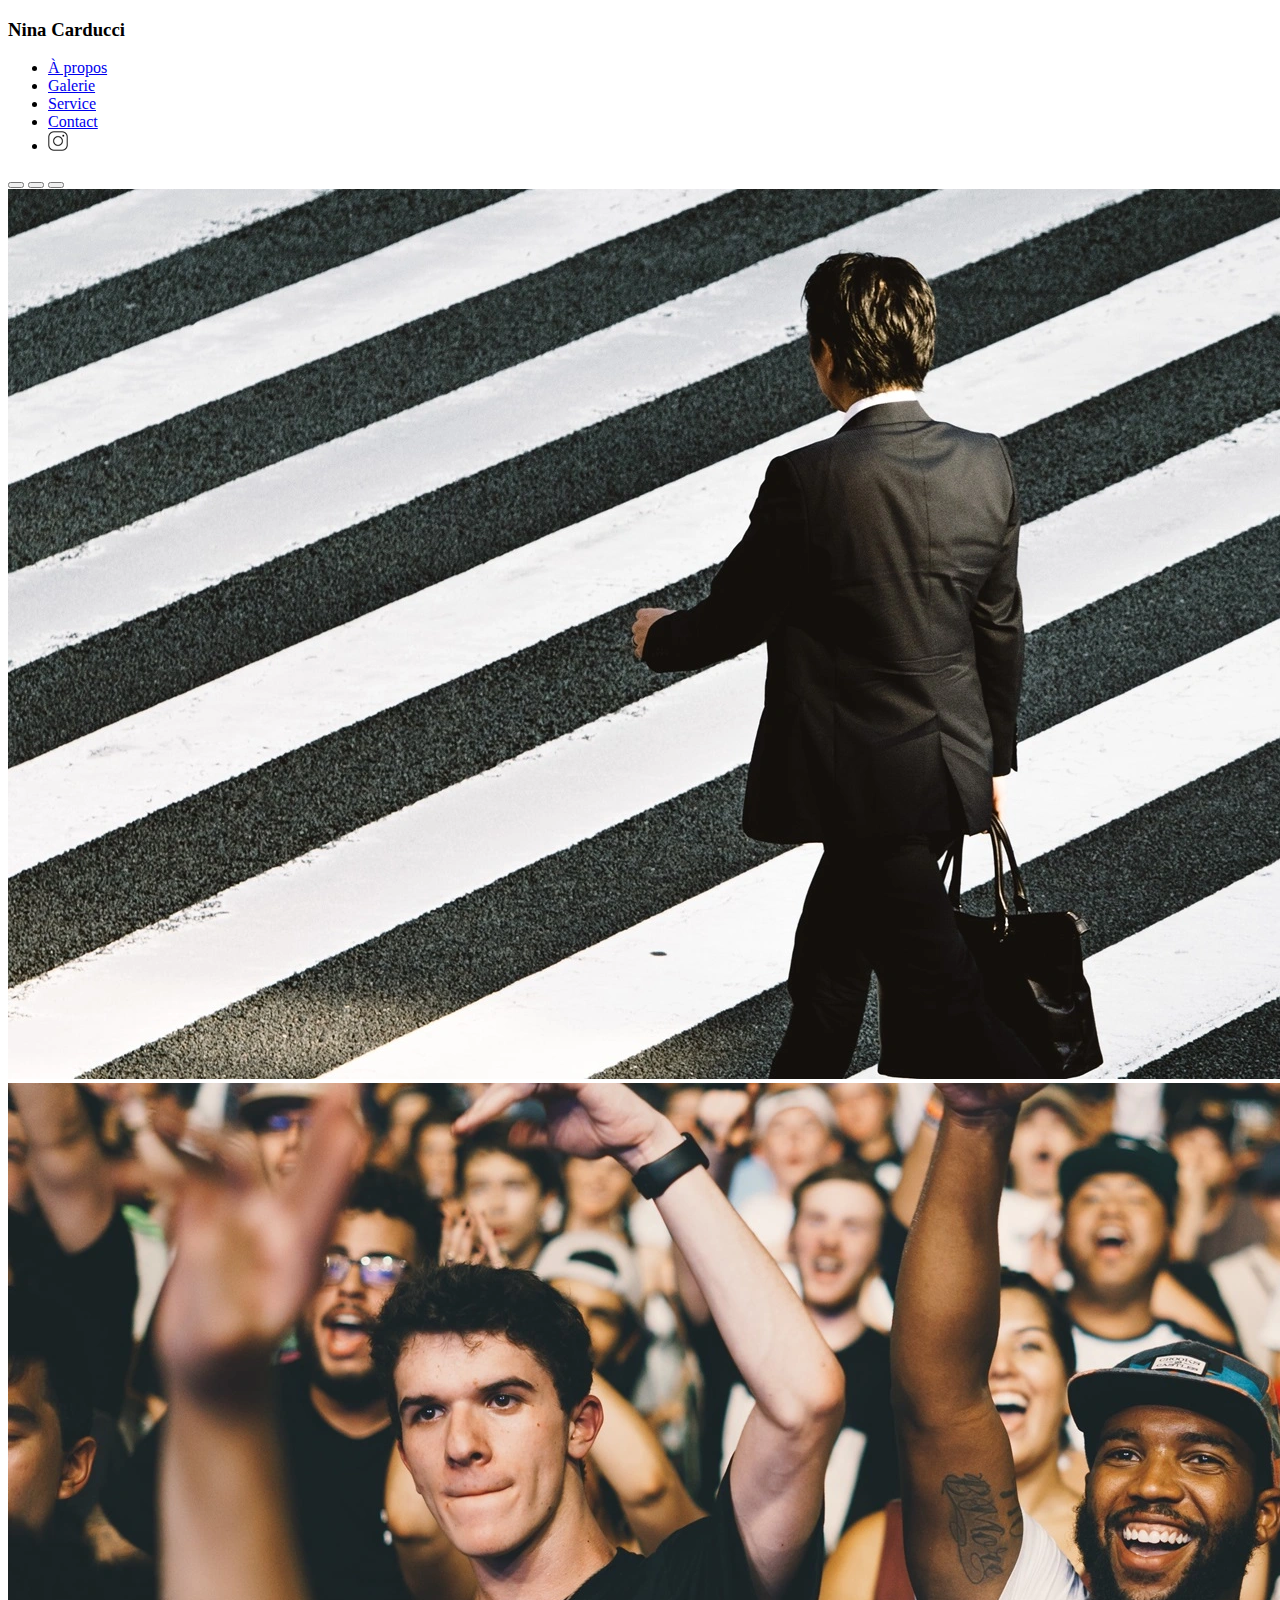
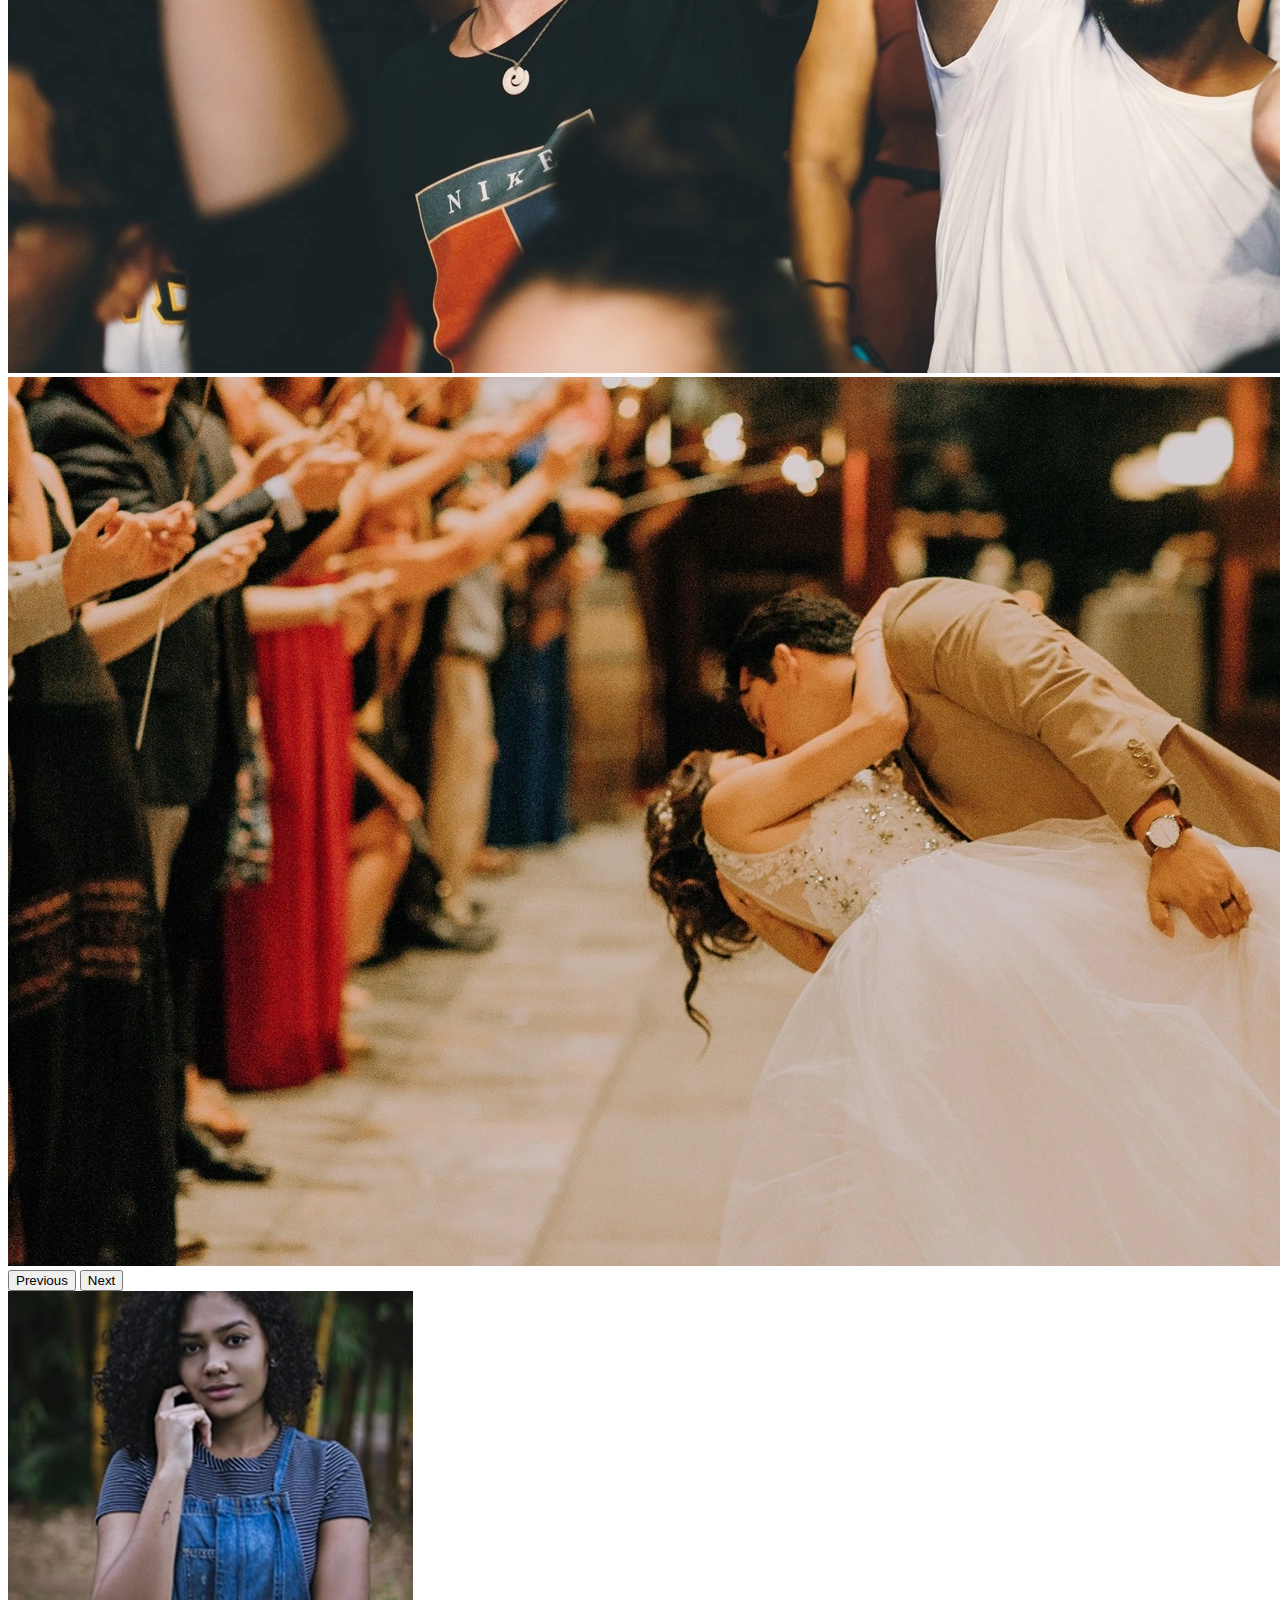
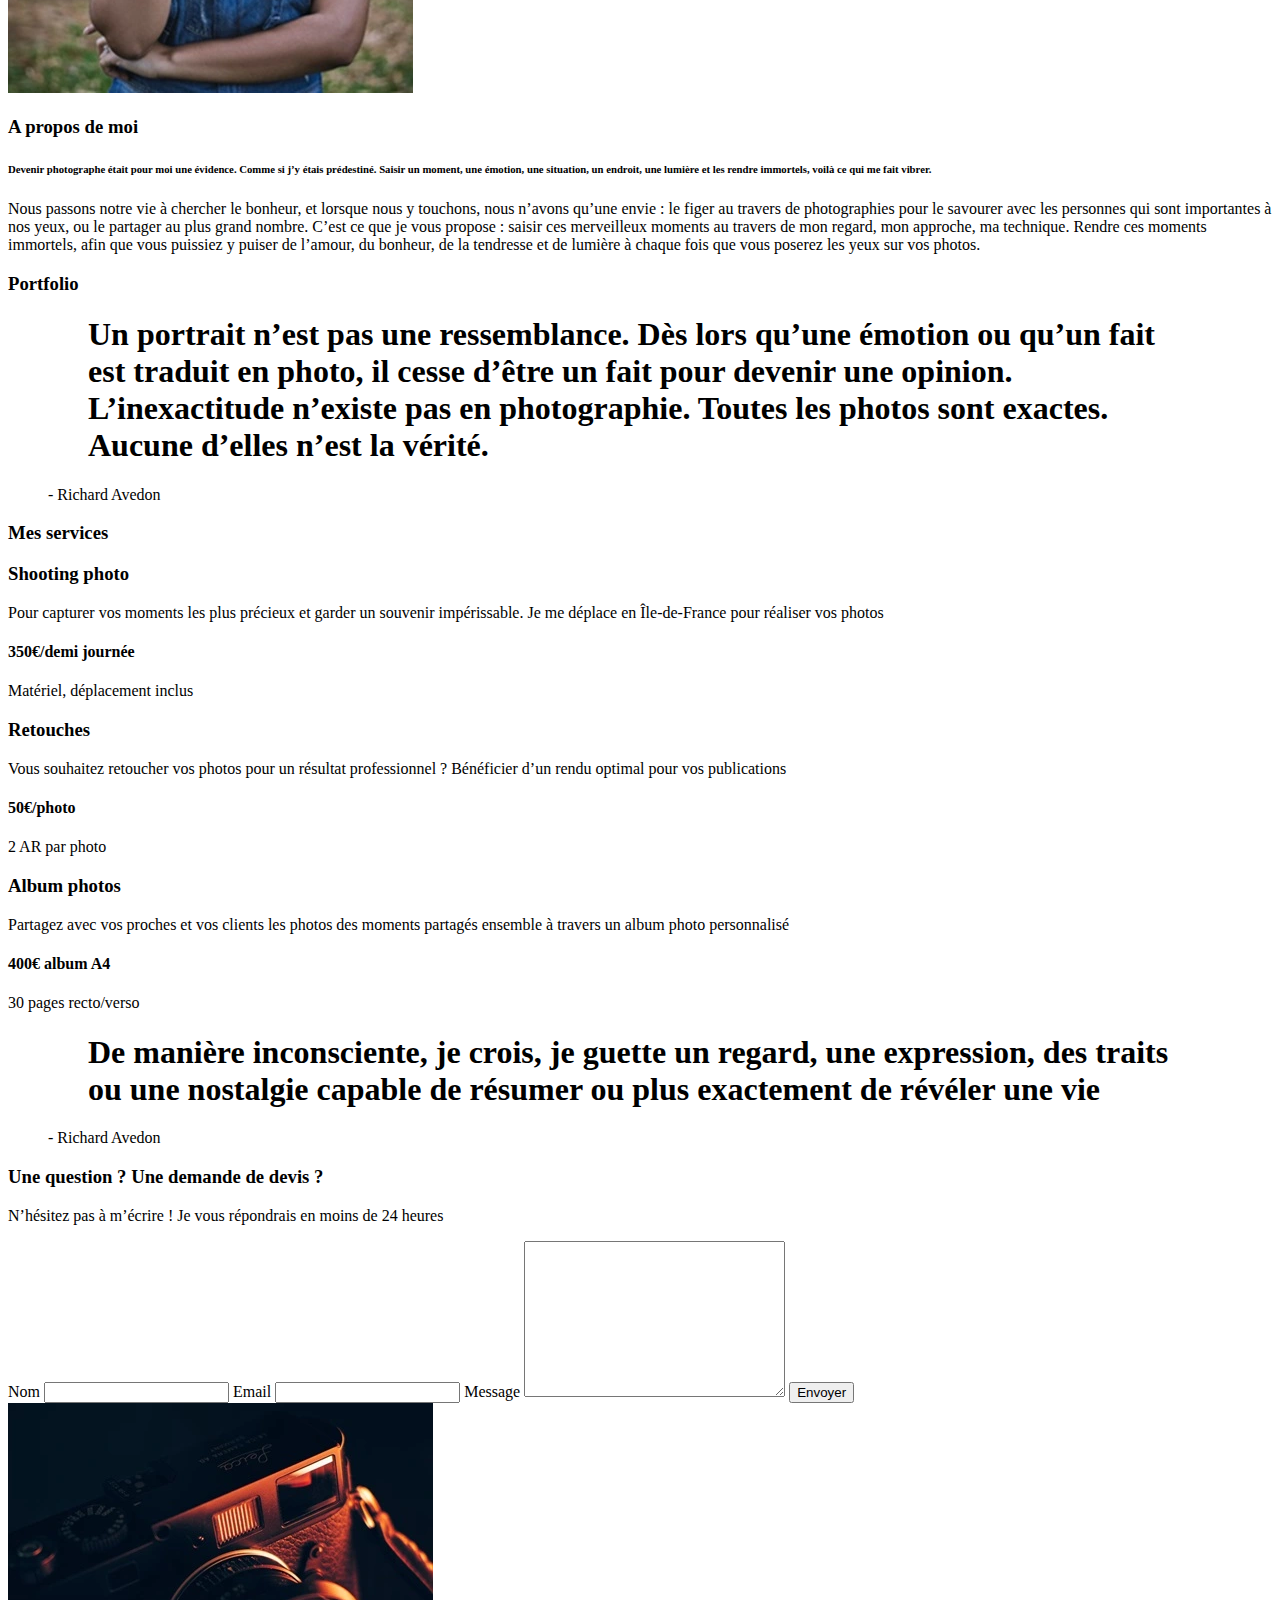
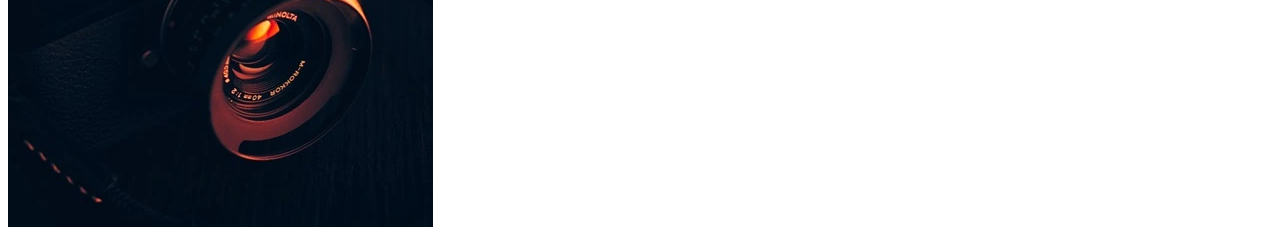
==== index.html @ 1a7e504f "Utilisation de "defer" pour différer le chargement des fichiers js + Utilisation de "preload" pour d" ====
<!DOCTYPE html>
<html>
<head>
	<meta name="viewport" content="width=device-width, initial-scale=1.0">
	<link link rel="preload" as="style" onload="this.onload=null;this.rel='stylesheet'" href="./assets/bootstrap/bootstrap.css">
	<link link rel="preload" as="style" onload="this.onload=null;this.rel='stylesheet'" href="./assets/style.css">
	<link rel="preconnect" href="https://fonts.googleapis.com">
	<link rel="preconnect" href="https://fonts.gstatic.com" crossorigin>
	<link link rel="preload"
		href="https://fonts.googleapis.com/css2?family=Inter&family=Spectral:ital,wght@0,400;1,300;1,400;1,800&display=swap"
		as="style" onload="this.onload=null;this.rel='stylesheet'">
	<meta charset="UTF-8">
	<script src="./assets/bootstrap/bootstrap.bundle.js" defer></script>
	<script src="https://code.jquery.com/jquery-3.4.1.min.js"
		integrity="sha256-CSXorXvZcTkaix6Yvo6HppcZGetbYMGWSFlBw8HfCJo=" crossorigin="anonymous" defer></script>
	<script src="./assets/maugallery.js" defer></script>
	<script src="./assets/scripts.js" defer></script>
</head>

<body>
	<div class="top-header">
		<h3 class="name">Nina Carducci</h3>
		<div class="nav">
			<ul>
				<li><a href="#about">À propos</a></li>
				<li><a href="#gallery">Galerie</a></li>
				<li><a href="#services">Service</a></li>
				<li><a href="#contact">Contact</a></li>
				<li><a class="social-link" href="https://www.instagram.com/ninacarducci.photo/?hl=fr"
						target="_blank"><img src="assets/images/instagramDesktopMobile.webp"
							alt="Lien vers intagram "></a></li>
			</ul>
		</div>
	</div>
	<div id="header">

		<div id="carouselExampleIndicators" class="carousel slide" data-bs-ride="carousel">
			<div class="carousel-indicators">
				<button type="button" data-bs-target="#carouselExampleIndicators" data-bs-slide-to="0" class="active"
					aria-current="true" aria-label="Slide 1"></button>
				<button type="button" data-bs-target="#carouselExampleIndicators" data-bs-slide-to="1"
					aria-label="Slide 2"></button>
				<button type="button" data-bs-target="#carouselExampleIndicators" data-bs-slide-to="2"
					aria-label="Slide 3"></button>
			</div>
			<div class="carousel-inner">
				<div class="carousel-item active">
					<picture>
						<source media="(max-width: 768px)"
							srcset="./assets/images/slider/ryoji-iwata-wUZjnOv7t0g-unsplashMobile.webp" />
						<img src="./assets/images/slider/ryoji-iwata-wUZjnOv7t0g-unsplashDesktop.webp"
							class="d-block w-100" alt="Photo d'un homme traversant un passage piéton prise par Ryoji Iwata" />
					</picture>
				</div>
				<div class="carousel-item">
					<picture>
						<source media="(max-width: 768px)"
							srcset="./assets/images/slider/nicholas-green-nPz8akkUmDI-unsplashMobile.webp" />
						<img src="./assets/images/slider/nicholas-green-nPz8akkUmDI-unsplashDesktop.webp"
							class="d-block w-100" alt="Photo d'une foule heureuse levant les mains en l'air prise par Nicholas Green" loading="lazy" />
					</picture>
				</div>
				<div class="carousel-item">
					<picture>
						<source media="(max-width: 768px)"
							srcset="./assets/images/slider/edward-cisneros-3_h6-1NPDGw-unsplashMobile.webp" />
						<img src="./assets/images/slider/edward-cisneros-3_h6-1NPDGw-unsplashDesktop.webp"
							class="d-block w-100" alt="Photo de mariage où les mariés sont au centre de la foule et s'embrassent" loading="lazy" />
					</picture>
				</div>
			</div>
			<button class="carousel-control-prev" type="button" data-bs-target="#carouselExampleIndicators"
				data-bs-slide="prev">
				<span class="carousel-control-prev-icon" aria-hidden="true"></span>
				<span class="visually-hidden">Previous</span>
			</button>
			<button class="carousel-control-next" type="button" data-bs-target="#carouselExampleIndicators"
				data-bs-slide="next">
				<span class="carousel-control-next-icon" aria-hidden="true"></span>
				<span class="visually-hidden">Next</span>
			</button>
		</div>
	</div>
	<div id="about">
		<div class="picture left">
			<picture>
				<source media="(max-width: 768px)" srcset="./assets/images/ninaMobile.webp" />
				<img src="./assets/images/ninaDesktop.webp" alt="Portrait de Nina Carducci" />
			</picture>
		</div>
		<div id="about-me">
			<h3 class="about-me__title">A propos de moi</h3>
			<h6 class="about-me__introduction">Devenir photographe était pour moi une évidence. Comme si j’y étais
				prédestiné. Saisir un moment, une émotion, une situation, un endroit, une lumière et les rendre
				immortels, voilà ce qui me fait vibrer.</h6>
			<p>Nous passons notre vie à chercher le bonheur, et lorsque nous y touchons, nous n’avons qu’une envie : le
				figer au travers de photographies pour le savourer avec les personnes qui sont importantes à nos yeux,
				ou le partager au plus grand nombre.
				C’est ce que je vous propose : saisir ces merveilleux moments au travers de mon regard, mon approche, ma
				technique. Rendre ces moments immortels, afin que vous puissiez y puiser de l’amour, du bonheur, de la
				tendresse et de lumière à chaque fois que vous poserez les yeux sur vos photos.</p>
		</div>
	</div>
	<div id="gallery">
		<h3 class="title">Portfolio</h3>
		<div class="container py-3">
			<div class="gallery" style="display: none">
				<picture data-gallery-tag="Concert" class="gallery-item">
					<source media="(max-width: 768px)"
						srcset="./assets/images/gallery/concerts/aaron-paul-wnX-fXzB6Cw-unsplashMobile.webp" />
					<img data-gallery-tag="Concert" class="gallery-item"
						src="./assets/images/gallery/concerts/aaron-paul-wnX-fXzB6Cw-unsplashDesktop.webp" alt="Photo d'un concert prise par Aaron Paul" loading="lazy"/>
				</picture>

				<picture data-gallery-tag="Entreprises" class="gallery-item">
					<source media="(max-width: 768px)"
						srcset="./assets/images/gallery/entreprise/ali-morshedlou-WMD64tMfc4k-unsplashMobile.webp" />
					<img data-gallery-tag="Entreprises" class="gallery-item"
						src="./assets/images/gallery/entreprise/ali-morshedlou-WMD64tMfc4k-unsplashDesktop.webp" alt="Photo d'un homme en costume cravate les bras croisés prise par Ali Morshedlou" loading="lazy" />
				</picture>

				<picture data-gallery-tag="Entreprises" class="gallery-item">
					<source media="(max-width: 768px)"
						srcset="./assets/images/gallery/entreprise/jason-goodman-tHO1_OuKbg0-unsplashMobile.webp" />
					<img data-gallery-tag="Entreprises" class="gallery-item"
						src="./assets/images/gallery/entreprise/jason-goodman-tHO1_OuKbg0-unsplashDesktop.webp" alt="Photo de deux personnes souriantes assises dans le bureau d'une entreprise prise par Aaron Paul" loading="lazy"/>
				</picture>

				<picture data-gallery-tag="Mariages" class="gallery-item">
					<source media="(max-width: 768px)"
						srcset="./assets/images/gallery/mariage/hannah-busing-RvF2R_qMpRk-unsplashMobile.webp" />
					<img data-gallery-tag="Mariages" class="gallery-item"
						src="./assets/images/gallery/mariage/hannah-busing-RvF2R_qMpRk-unsplashDesktop.webp" alt="Photo d'un concert prise par Aaron Paul" loading="lazy" />
				</picture>

				<picture data-gallery-tag="Portrait" class="gallery-item">
					<source media="(max-width: 768px)"
						srcset="./assets/images/gallery/portraits/ade-tunji-rVkhWWZFAtQ-unsplashMobile.webp" />
					<img data-gallery-tag="Portrait" class="gallery-item"
						src="./assets/images/gallery/portraits/ade-tunji-rVkhWWZFAtQ-unsplashDesktop.webp" alt="Portrait d'un homme noir fermant les yeux pris par Ade Tunji" loading="lazy"/>
				</picture>

				<picture data-gallery-tag="Mariages" class="gallery-item">
					<source media="(max-width: 768px)"
						srcset="./assets/images/gallery/mariage/jakob-owens-SiniLJkXhMc-unsplashMobile.webp" />
					<img data-gallery-tag="Mariages" class="gallery-item"
						src="./assets/images/gallery/mariage/jakob-owens-SiniLJkXhMc-unsplashDesktop.webp" alt="Photo de mariés se tenant la main et qui se regardent en souriant prise par Jakob Owens" loading="lazy"/>
				</picture>

				<picture data-gallery-tag="Portrait" class="gallery-item">
					<source media="(max-width: 768px)"
						srcset="./assets/images/gallery/portraits/nino-van-prattenburg--443cl1uR_8-unsplashMobile.webp" />
					<img data-gallery-tag="Portrait" class="gallery-item"
						src="./assets/images/gallery/portraits/nino-van-prattenburg--443cl1uR_8-unsplashDesktop.webp" alt="Portrait d'une femme derrière un grillage pris par Nino Van" loading="lazy"/>
				</picture>

				<picture data-gallery-tag="Concert" class="gallery-item">
					<source media="(max-width: 768px)"
						srcset="./assets/images/gallery/concerts/austin-neill-hgO1wFPXl3I-unsplashMobile.webp" />
					<img data-gallery-tag="Concert" class="gallery-item"
						src="./assets/images/gallery/concerts/austin-neill-hgO1wFPXl3I-unsplashDesktop.webp" alt="Photo d'un chanteur avec son micro en plein concert prise par Austin Neill" loading="lazy"/>
				</picture>

				<picture data-gallery-tag="Entreprises" class="gallery-item">
					<source media="(max-width: 768px)"
						srcset="./assets/images/gallery/entreprise/mateus-campos-felipe-Fsgzm8N0hIY-unsplashMobile.webp" />
					<img data-gallery-tag="Entreprises" class="gallery-item"
						src="./assets/images/gallery/entreprise/mateus-campos-felipe-Fsgzm8N0hIY-unsplashDesktop.webp" alt="Photo d'une femme assise derrière son bureau souriant prise par Mateus Campos" loading="lazy"/>
				</picture>

			</div>
		</div>
		<div class="quote">
			<figure>
				<blockquote>
					<h1 class="quote__text">Un portrait n’est pas une ressemblance. Dès lors qu’une émotion ou qu’un
						fait est traduit en photo, il cesse d’être un fait pour devenir une opinion. L’inexactitude
						n’existe pas en photographie. Toutes les photos sont exactes. Aucune d’elles n’est la vérité.
					</h1>
				</blockquote>
				<figcaption class="quote__author">- Richard Avedon</figcaption>
			</figure>
		</div>
	</div>
	<div id="services">
		<h3 class="title">Mes services</h3>
		<div class="container">
			<div class="service">
				<div class="service__description">
					<h3>Shooting photo</h3>
					<p>Pour capturer vos moments les plus précieux et garder un souvenir impérissable. Je me déplace en
						Île-de-France pour réaliser vos photos</p>
				</div>
				<div class="service__price">
					<h4>350€/demi journée</h4>
					<span>Matériel, déplacement inclus</span>
				</div>

			</div>
			<div class="service">
				<div class="service__description">
					<h3>Retouches</h3>
					<p>Vous souhaitez retoucher vos photos pour un résultat professionnel ? Bénéficier d’un rendu
						optimal pour vos publications</p>
				</div>
				<div class="service__price">
					<h4>50€/photo</h4>
					<span>2 AR par photo</span>
				</div>
			</div>
			<div class="service">
				<div class="service__description">
					<h3>Album photos</h3>
					<p>Partagez avec vos proches et vos clients les photos des moments partagés ensemble à travers un
						album photo personnalisé</p>
				</div>
				<div class="service__price">
					<h4>400€ album A4</h4>
					<span>30 pages recto/verso</span>
				</div>
			</div>
		</div>
	</div>
	<div class="quote">
		<figure>
			<blockquote>
				<h1 class="quote__text">De manière inconsciente, je crois, je guette un regard, une expression, des
					traits ou une nostalgie capable de résumer ou plus exactement de révéler une vie</h1>
			</blockquote>
			<figcaption class="quote__author">- Richard Avedon</figcaption>
		</figure>
	</div>
	<div id="contact">
		<div class="container">
			<div class="form-container">
				<h3>Une question ? Une demande de devis ?</h3>
				<p> N’hésitez pas à m’écrire ! Je vous répondrais en moins de 24 heures</p>
				<form action="" method="post">
					<label>Nom</label>
					<input type="text" name="nom" id="nom">
					<label>Email</label>
					<input type="email" name="email" id="email">
					<label>Message</label>
					<textarea name="message" id="message" cols="30" rows="10"></textarea>
					<input type="submit" value="Envoyer" />
				</form>
			</div>
			<div class="picture right">
				<img src="./assets/images/cameraDesktop.webp" alt="Photo d'un appareil photo" loading="lazy">
			</div>
		</div>
	</div>
</body>
</html>
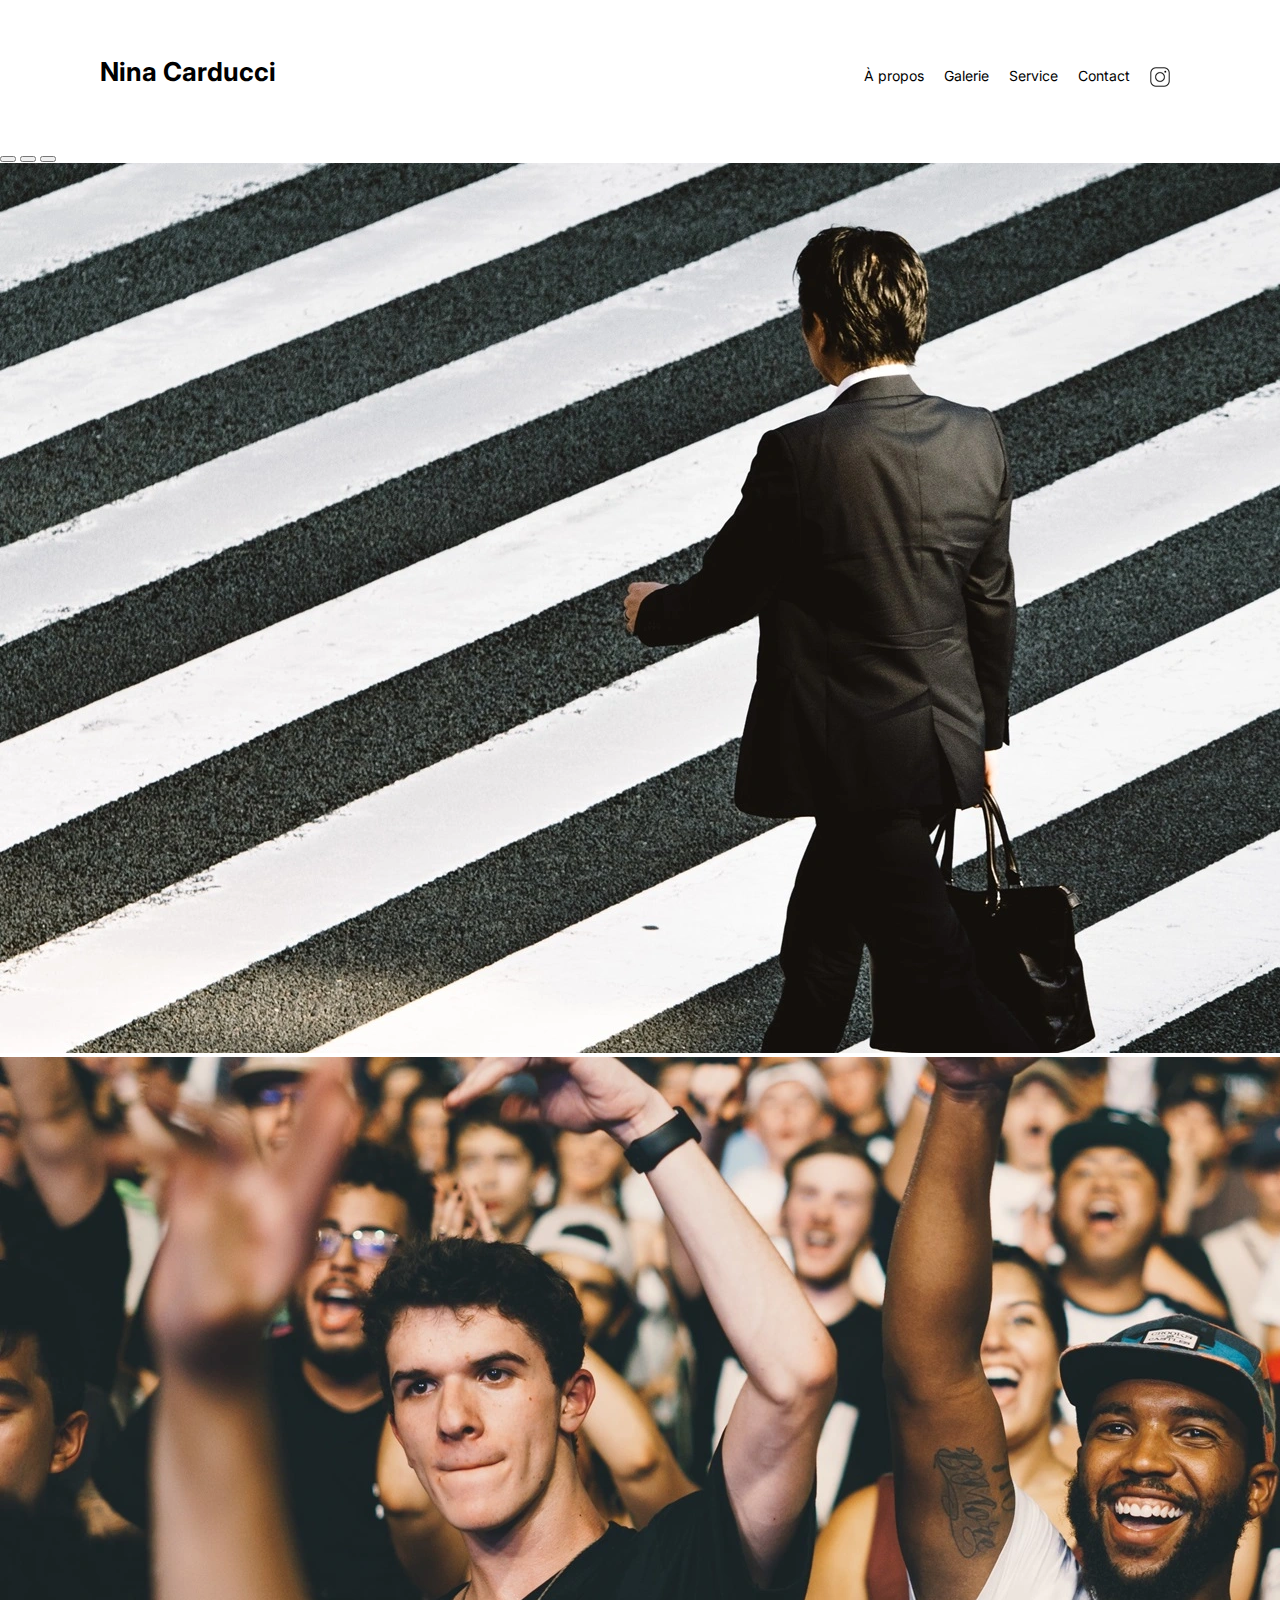
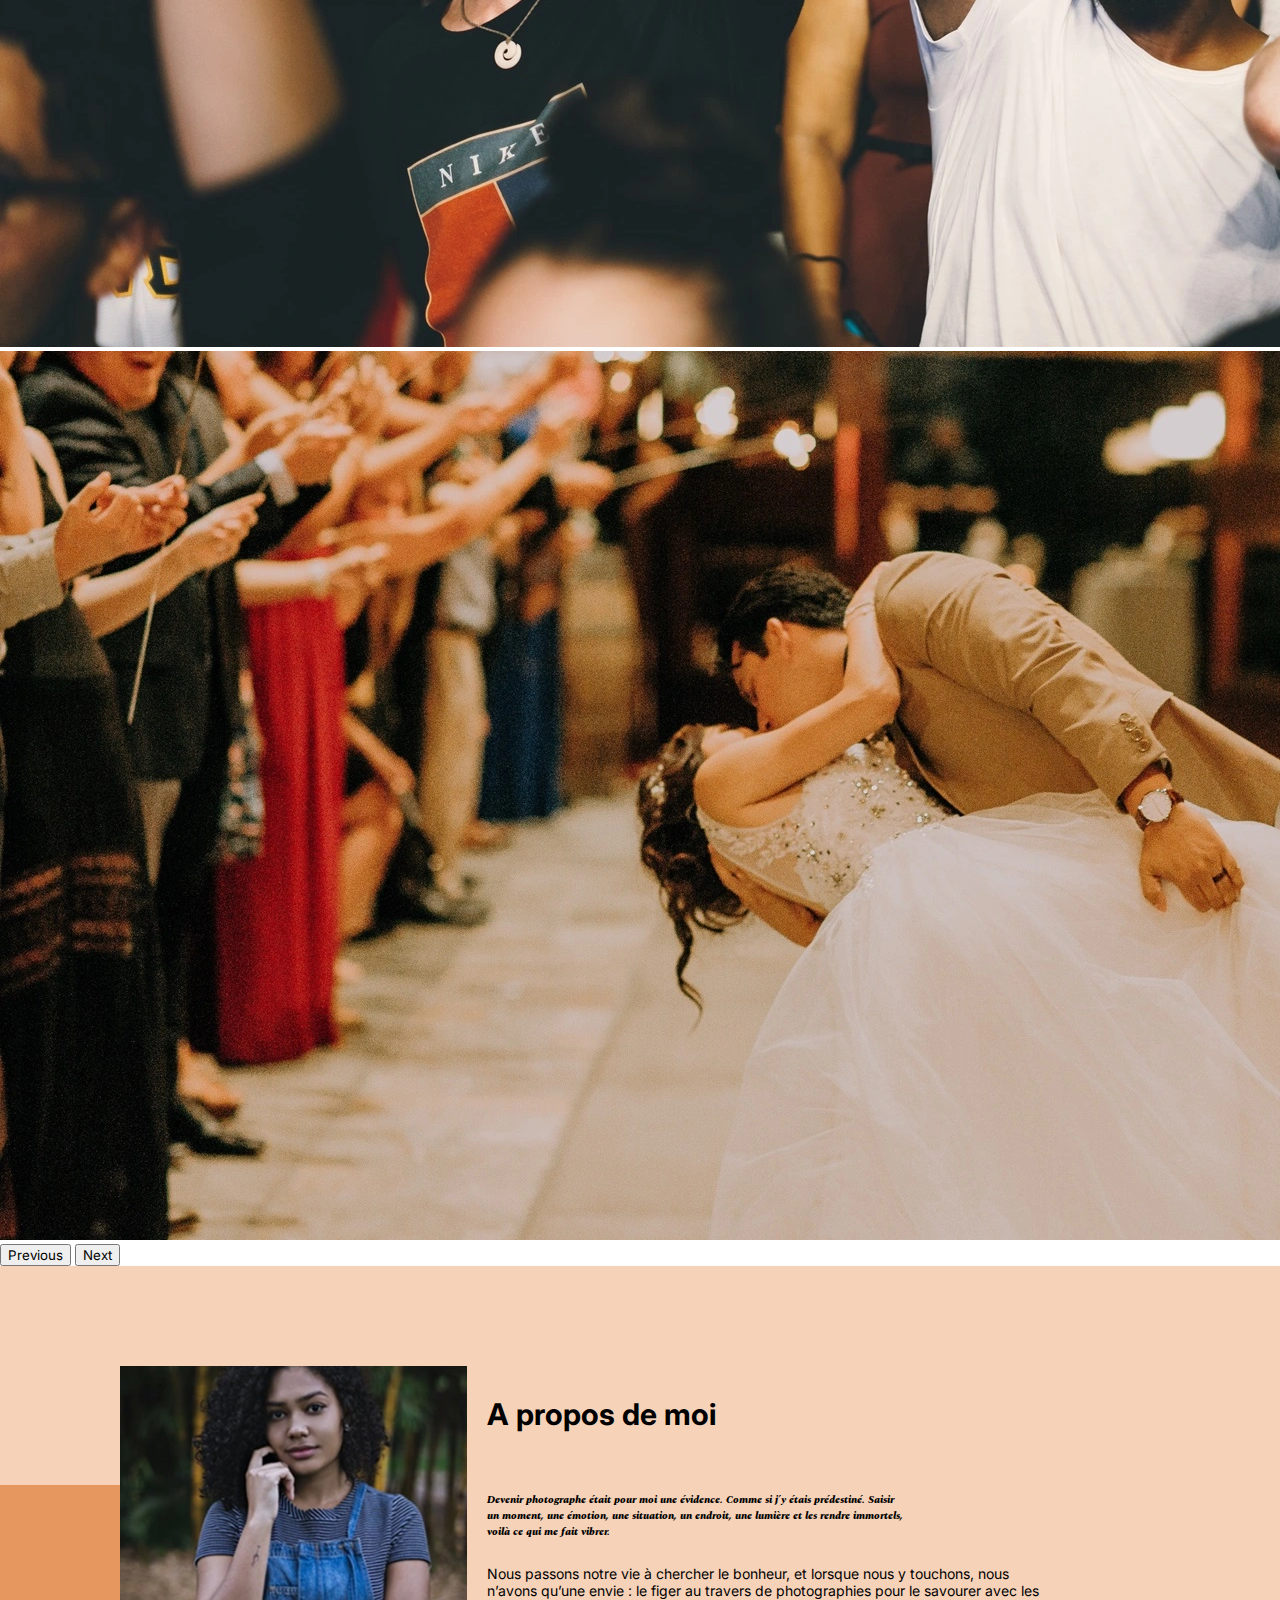
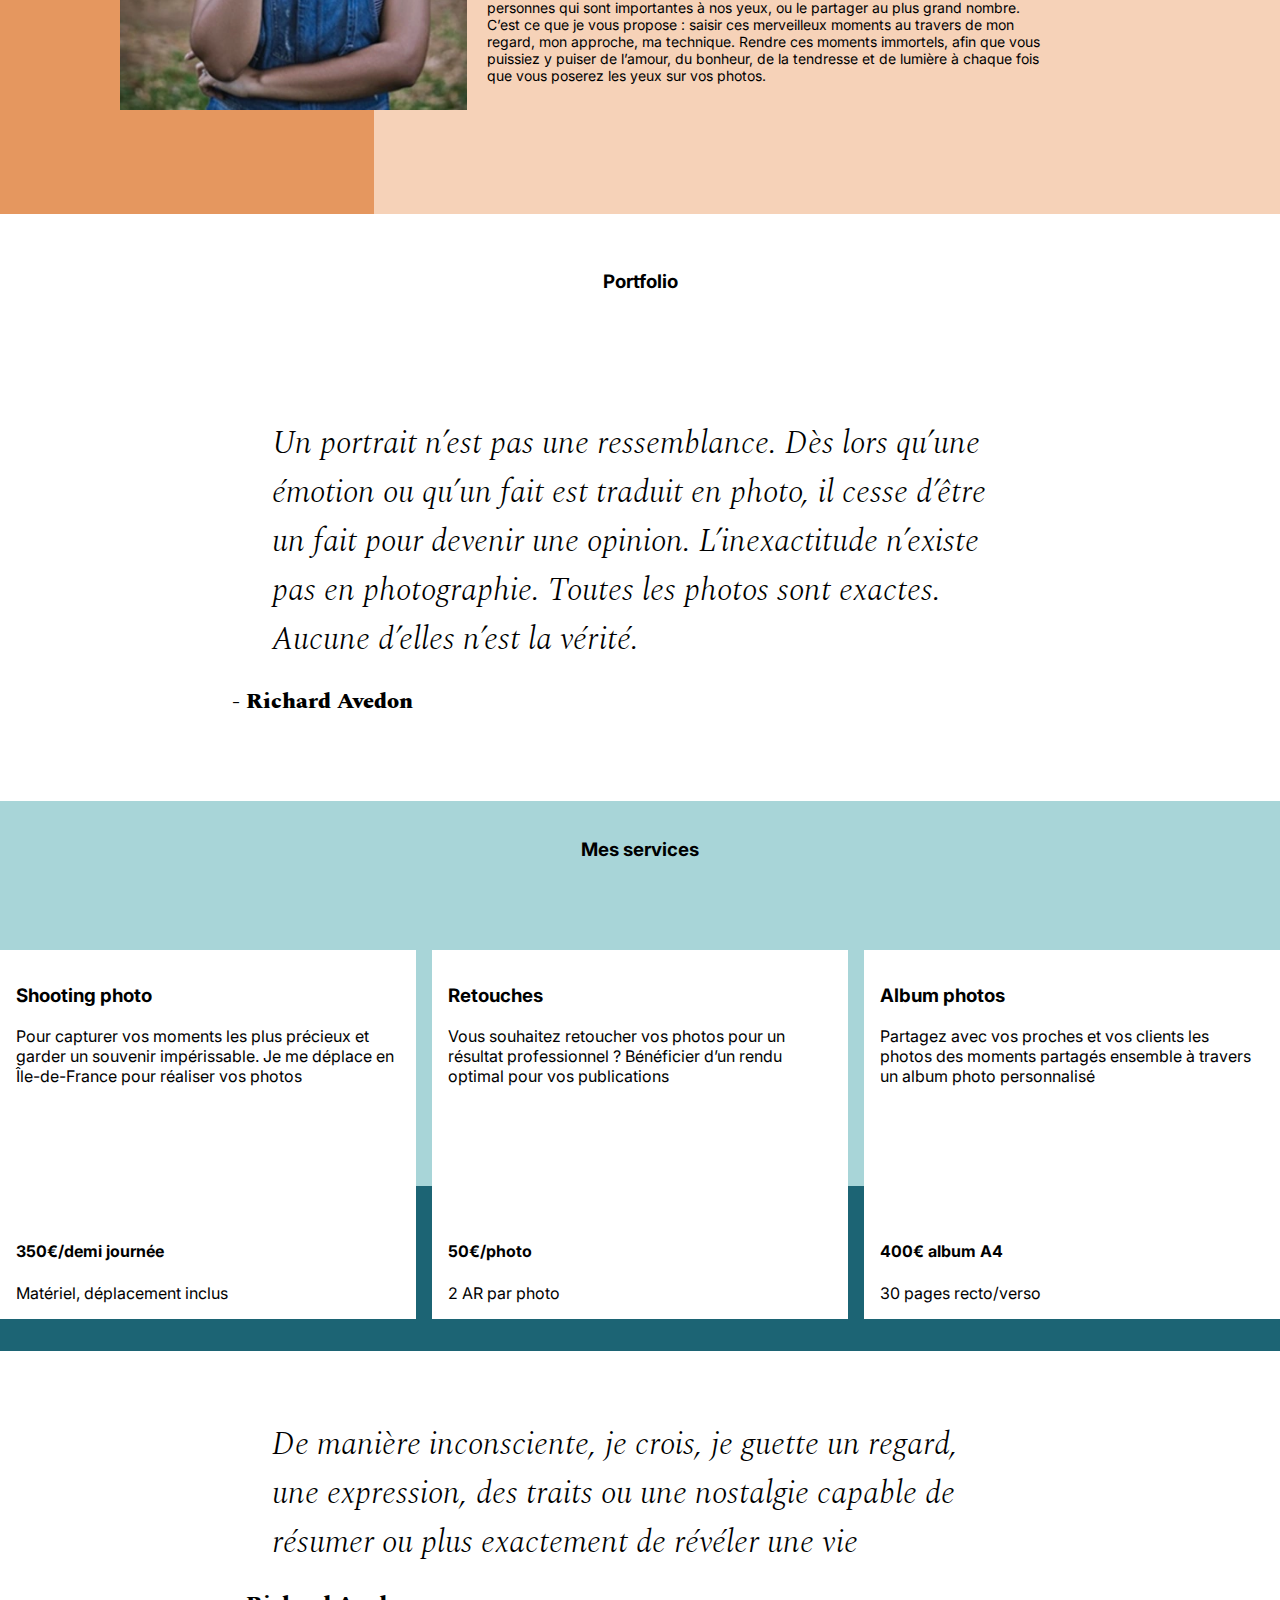
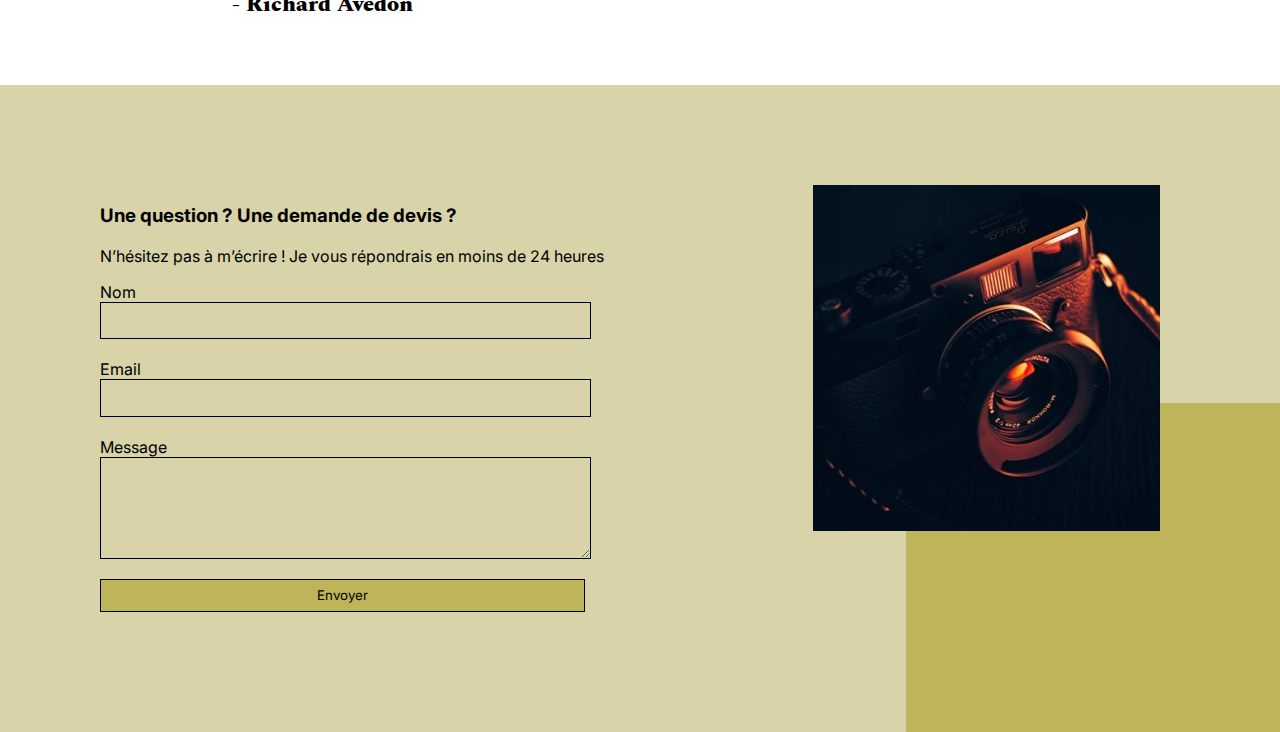
==== commit 8a9d749c: "Minification des fichiers CSS et JS" ====
--- a/index.html
+++ b/index.html
@@ -2,19 +2,19 @@
 <html>
 <head>
 	<meta name="viewport" content="width=device-width, initial-scale=1.0">
-	<link link rel="preload" as="style" onload="this.onload=null;this.rel='stylesheet'" href="./assets/bootstrap/bootstrap.css">
-	<link link rel="preload" as="style" onload="this.onload=null;this.rel='stylesheet'" href="./assets/style.css">
+	<link link rel="preload" as="style" onload="this.onload=null;this.rel='stylesheet'" href="./assets/bootstrap/bootstrap.min.css">
+	<link link rel="preload" as="style" onload="this.onload=null;this.rel='stylesheet'" href="./assets/style.min.css">
 	<link rel="preconnect" href="https://fonts.googleapis.com">
 	<link rel="preconnect" href="https://fonts.gstatic.com" crossorigin>
 	<link link rel="preload"
 		href="https://fonts.googleapis.com/css2?family=Inter&family=Spectral:ital,wght@0,400;1,300;1,400;1,800&display=swap"
 		as="style" onload="this.onload=null;this.rel='stylesheet'">
 	<meta charset="UTF-8">
-	<script src="./assets/bootstrap/bootstrap.bundle.js" defer></script>
+	<script src="./assets/bootstrap/bootstrap.bundle.min.js" defer></script>
 	<script src="https://code.jquery.com/jquery-3.4.1.min.js"
 		integrity="sha256-CSXorXvZcTkaix6Yvo6HppcZGetbYMGWSFlBw8HfCJo=" crossorigin="anonymous" defer></script>
-	<script src="./assets/maugallery.js" defer></script>
-	<script src="./assets/scripts.js" defer></script>
+	<script src="./assets/maugallery.min.js" defer></script>
+	<script src="./assets/scripts.min.js" defer></script>
 </head>
 
 <body>
--- a/assets/style.min.css
+++ b/assets/style.min.css
@@ -0,0 +1 @@
+body{max-width:1920px;margin:auto}*{font-family:'Inter';font-style:normal}.top-header{background-color:#fff;position:sticky;top:0;z-index:1000;display:flex;justify-content:space-between;padding-inline:100px;padding-block:30px;align-items:center}.top-header .name{font-size:26px}.nav ul{display:flex;list-style-type:none;font-size:14px;margin-bottom:0}.nav li{padding-inline:10px}.nav a{text-decoration:none;color:#000}.social-link img{width:20px}#about{display:flex;background-color:#F6D2B8;padding-inline:100px;padding-block:100px;position:relative}.picture.left::before{content:' ';background-color:#E5975F;width:374px;height:329px;position:absolute;bottom:0;left:0;z-index:-1}.picture{flex:1;margin:0 20px;z-index:0}.picture img{width:100%}#about-me{flex:2}.about-me__title{margin-top:1em;margin-bottom:60px;font-size:30px}.about-me__introduction{font-family:'Spectral';font-weight:800;font-style:italic;width:60%}#about-me p{width:80%;font-size:14px}.title{text-align:center;padding-block:2em}.gallery .nav{justify-content:center}.nav-pills .nav-link.active,.nav-pills .show>.nav-link{color:#fff;background-color:#BEB45A;border-radius:0}.nav-pills .nav-link{color:#000}.item-column{position:relative;margin-bottom:0!important;padding:0}.item-column::after{content:"";display:block;padding-bottom:100%}.gallery-item{position:absolute;width:100%;height:100%;object-fit:cover;padding:.5em}.mg-prev,.mg-next{width:30px;height:30px;border-radius:0%;justify-content:center;align-items:center;display:flex;font-size:24px}.quote{font-family:'Spectral';font-style:italic;width:70%;margin:auto;padding-block:3em}.quote__text{font-family:Spectral;font-style:italic;font-weight:300}.quote__author{font-family:Spectral;font-weight:800;font-size:22px}#services{margin:auto;background-color:#A8D5D8;position:relative}#services .container::before{content:' ';background-color:#1C6474;position:absolute;width:100%;height:30%;bottom:0;left:0;z-index:0}#services .container{justify-content:space-between;display:flex;padding:2em 0}.service{background-color:#fff;max-width:390px;width:30%;height:337px;padding:1em;display:flex;flex-direction:column;justify-content:space-between;z-index:1}#contact{margin:auto;background-color:#D8D3A8;position:relative;padding-inline:100px;padding-block:100px}#contact .container{display:flex}.picture.right::before{content:' ';background-color:#BEB45A;width:374px;height:329px;position:absolute;bottom:0;right:0;z-index:-1}.form-container{flex:2}form{display:flex;flex-direction:column;width:70%;align-items:flex-start}form input{width:100%;background-color:#fff0;border:solid 1px;height:2.5em;margin-bottom:20px}form textarea{width:100%;background-color:#fff0;border:solid 1px;height:5em;line-height:2.5em;font-size:1.2em;margin-bottom:20px}input[type="submit"]{background-color:#BEB45A;padding:.5em 1em}@media all and (max-width:1180px){.picture{flex:2}#about,#contact .container{align-items:center}.about-me__title{margin-top:0;margin-bottom:1em}#about-me h6,#about-me p{width:100%}}@media all and (max-width:1000px){#about{flex-direction:column}.picture{width:50%}.picture.left::before{width:100%;height:30%;position:absolute;bottom:auto;top:0;left:0;z-index:-1}.about-me__title{text-align:center;margin-top:1em}#services .container{flex-direction:column}.service{width:100%;max-width:100%;height:auto;margin:2em 0}.service__description{margin-bottom:1em}#services .container::before{width:30%;height:100%;bottom:0;right:0;left:auto;z-index:0}#contact .container{flex-direction:column}#contact .picture.right{margin-top:1em}.picture.right::before{width:100%;height:30%;position:absolute;bottom:0;right:0;z-index:-1}}@media all and (max-width:650px){.top-header{flex-direction:column;padding-inline:0}.top-header .nav,.top-header .nav ul{width:100%;padding:0 0 0 0}.top-header .nav li{flex:1;padding-block:1em;text-align:center}.picture.left::before,.picture.right::before{height:150px}#services .container{align-items:center}.service{max-width:90%}#about,#contact{padding-inline:2em;padding-block:2em}form{width:100%}.picture{width:80%}}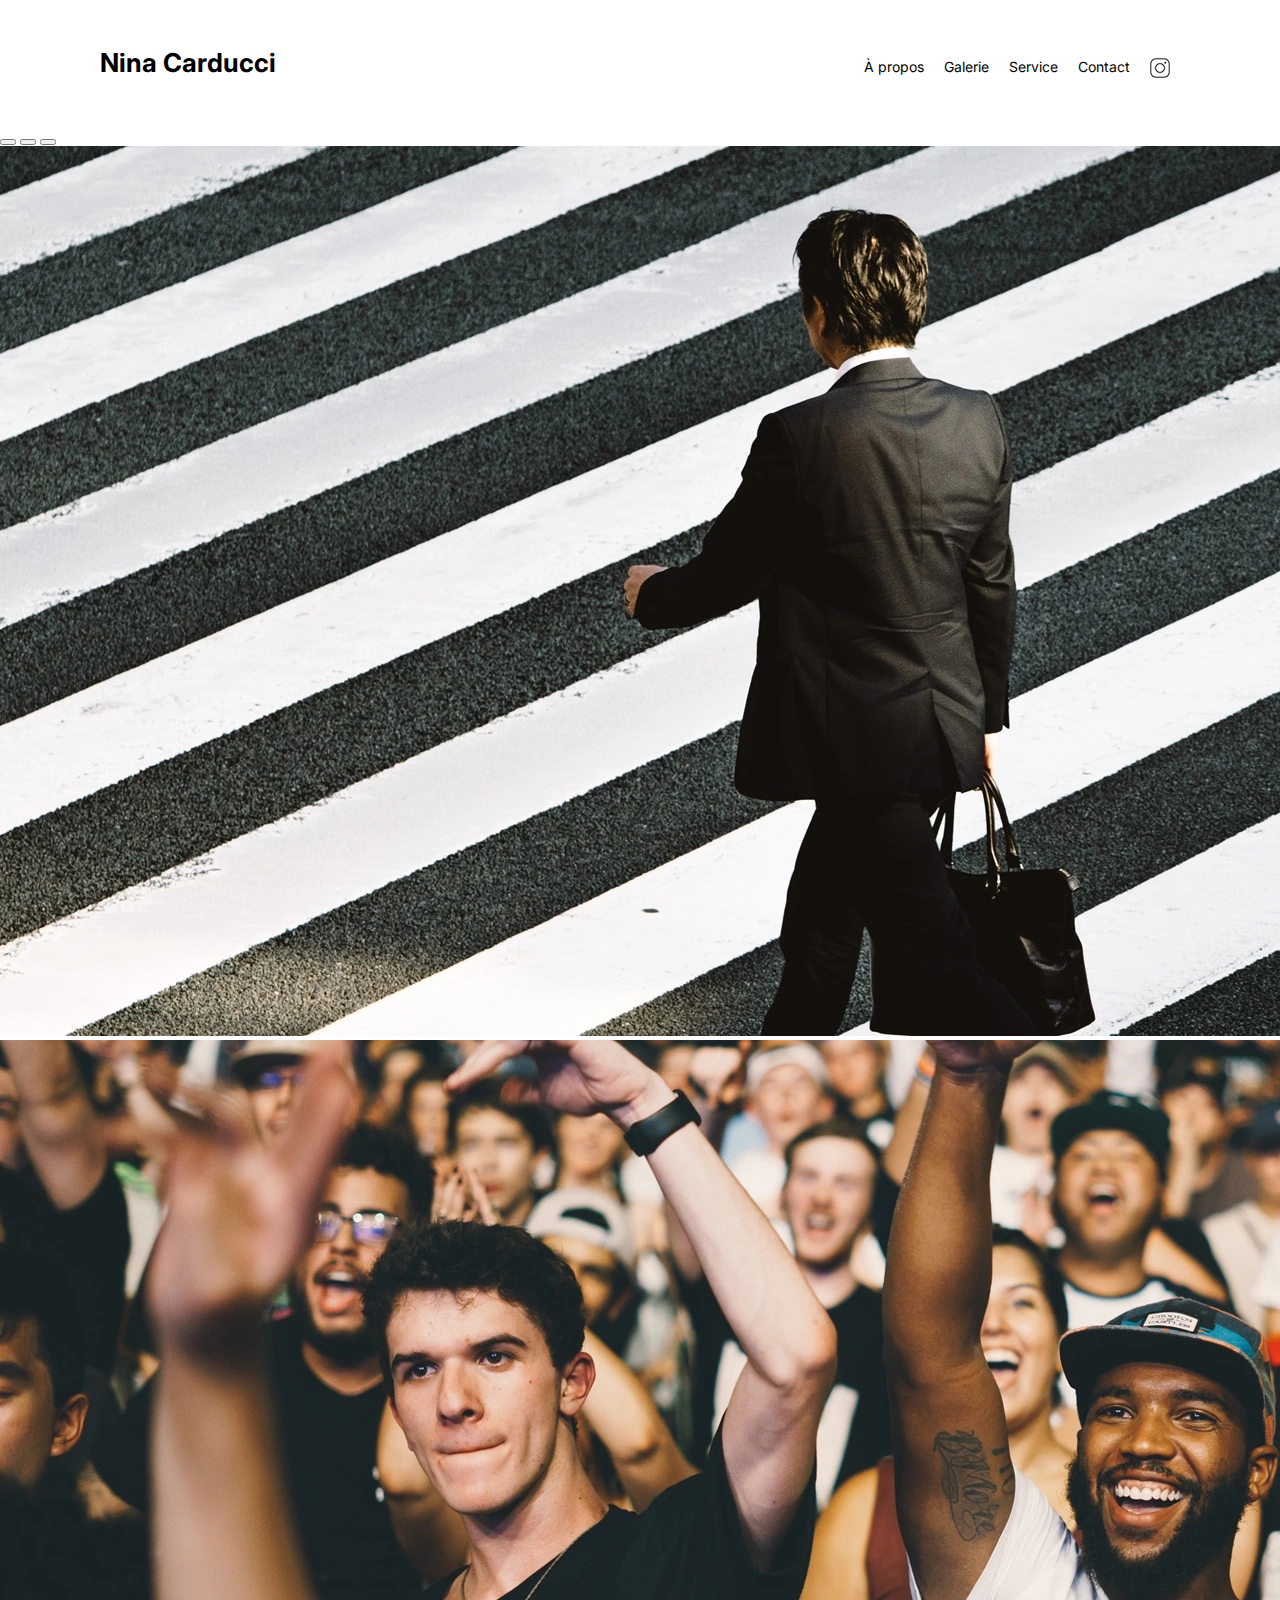
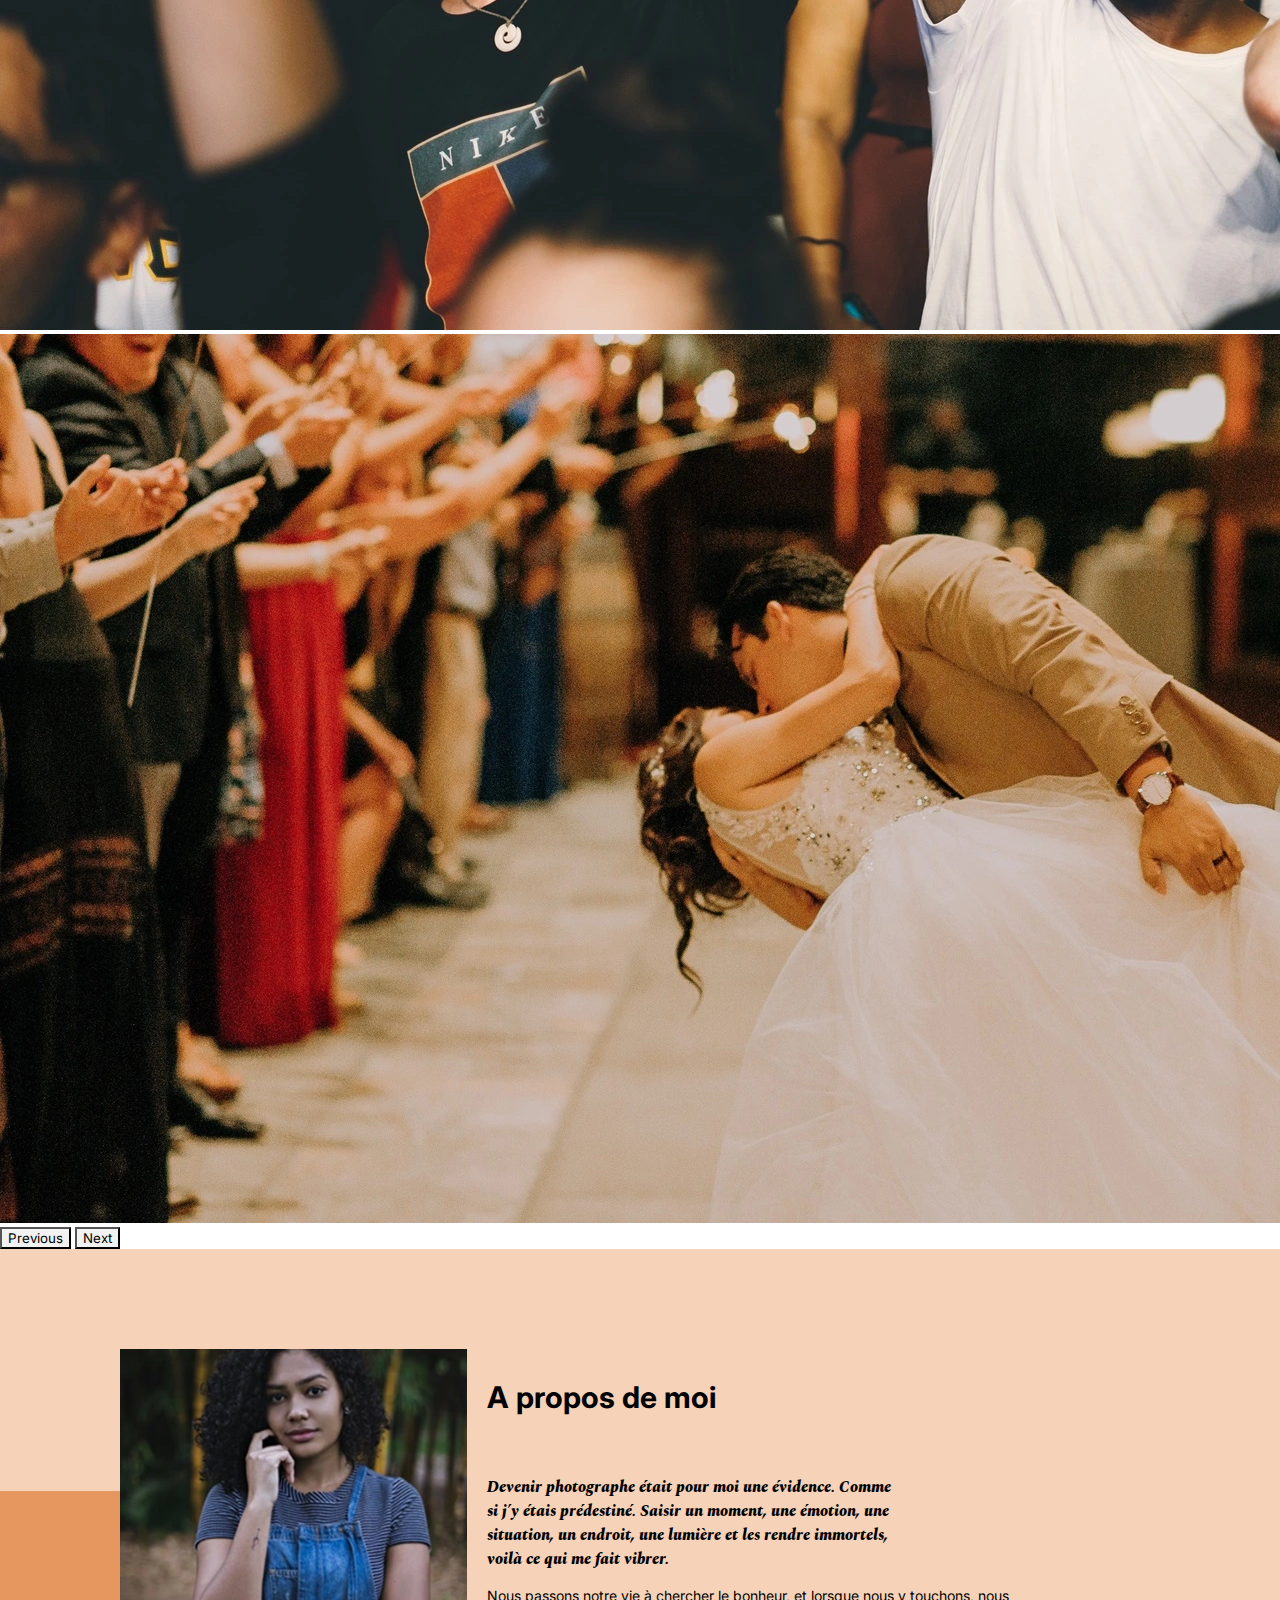
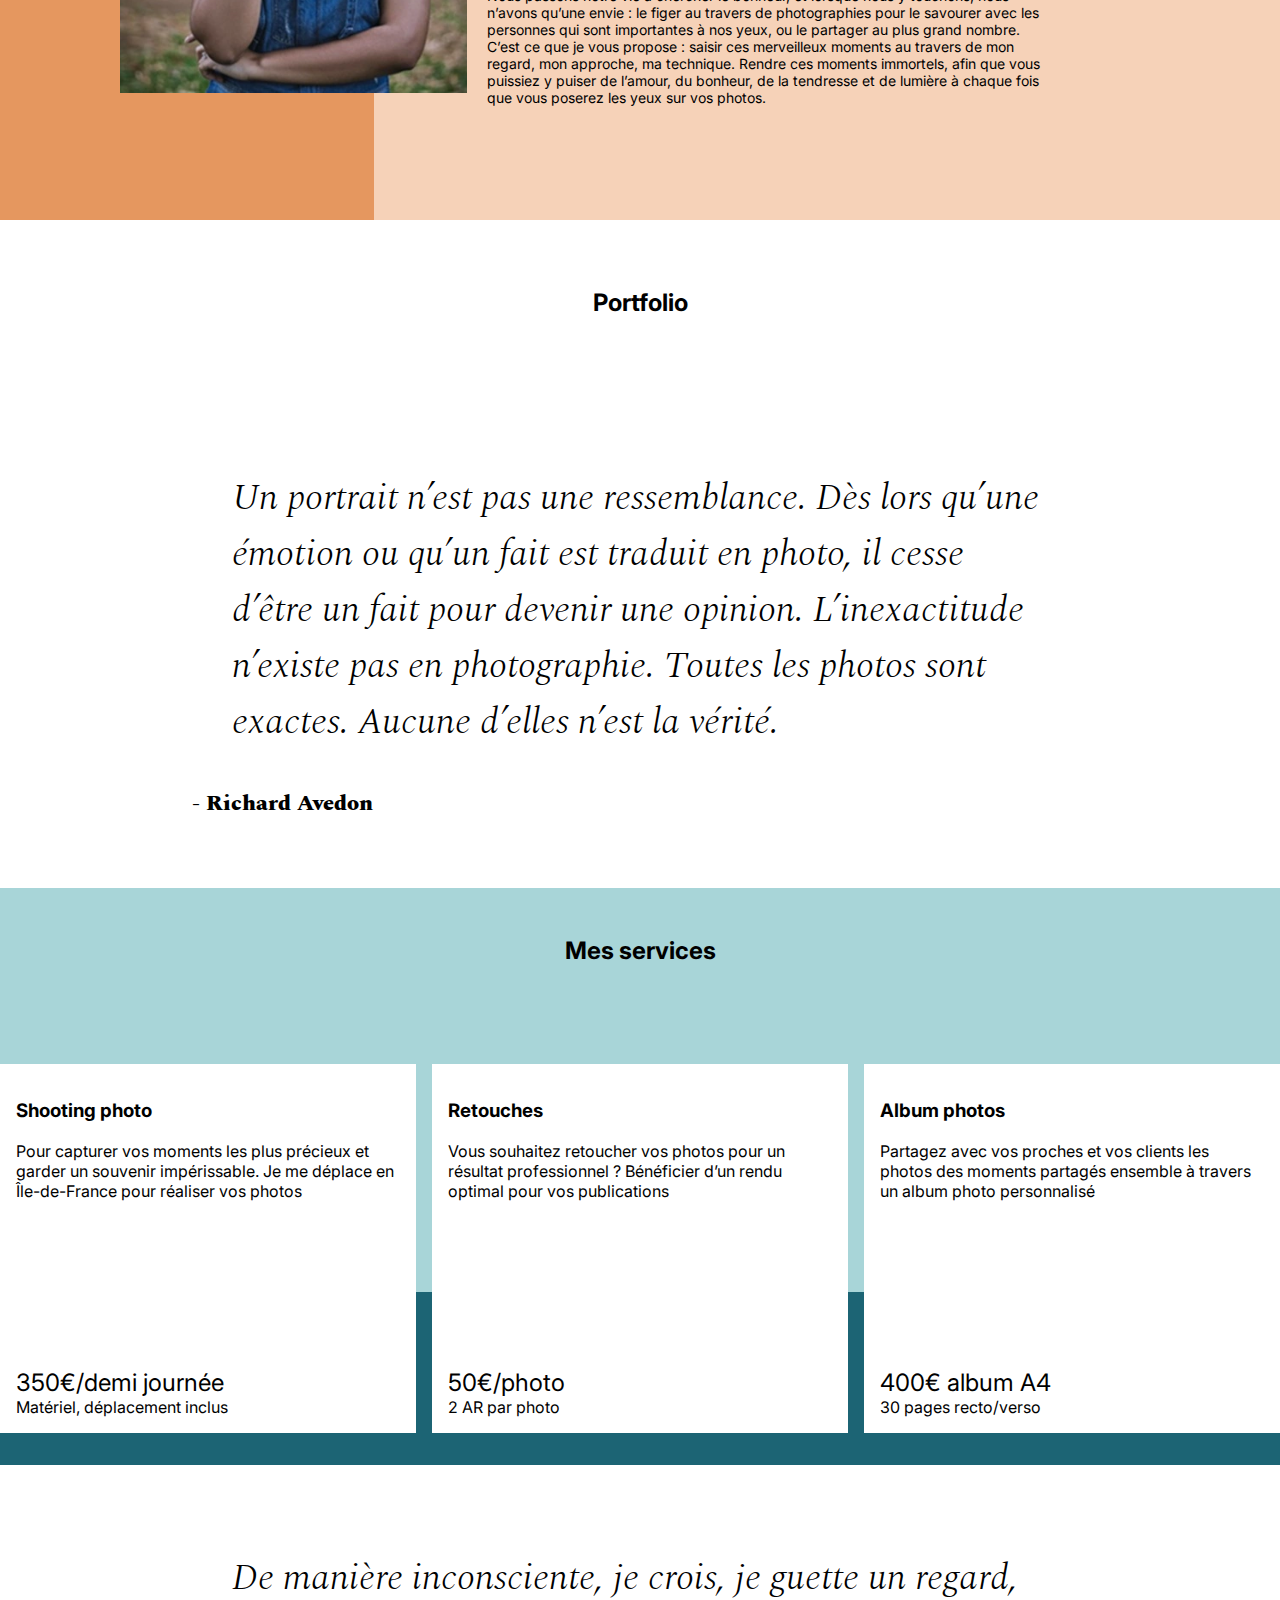
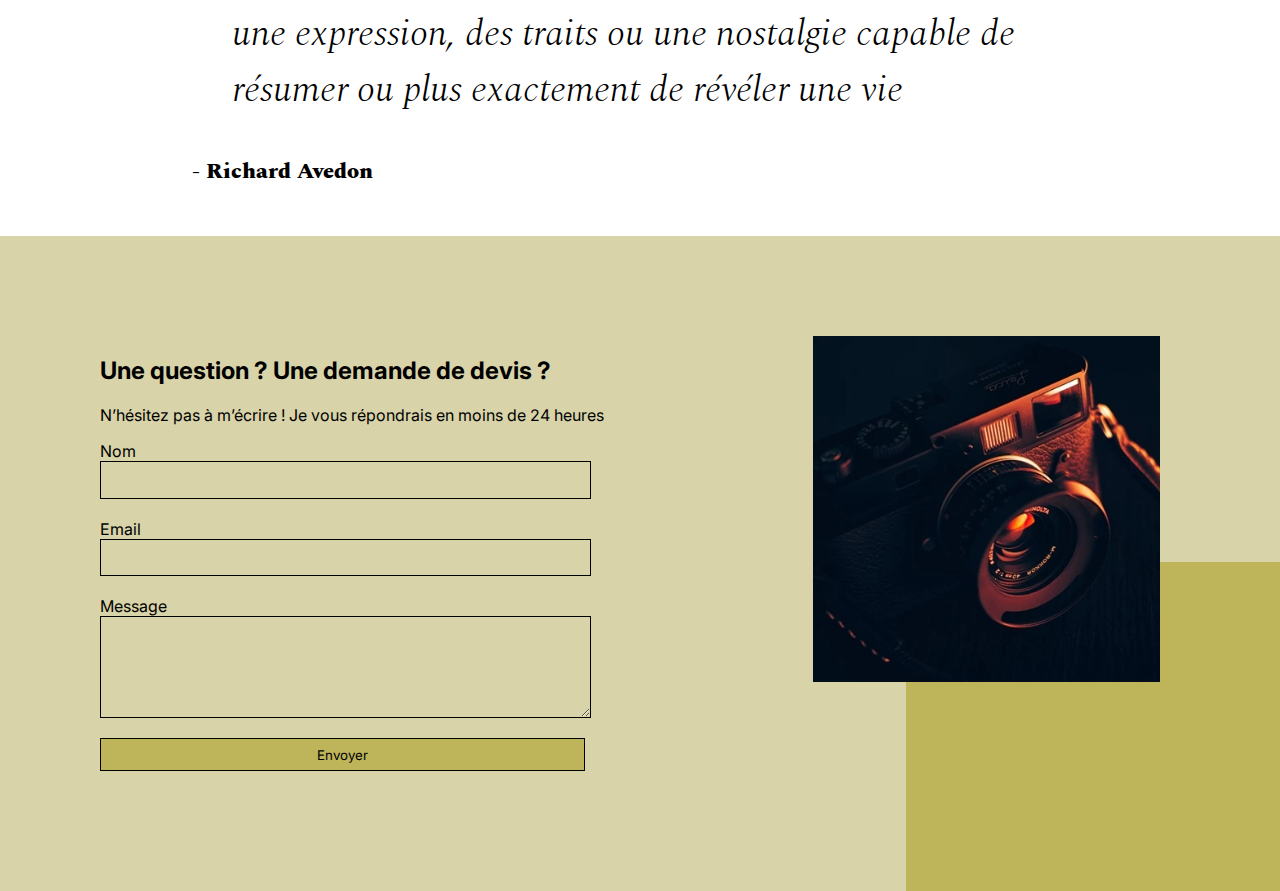
==== commit 50276d3a: "Renommage du fichier html sinon plus de github page (besoin absolument du fichier nimmé index.html) " ====
--- a/index.html
+++ b/index.html
@@ -1,26 +1,28 @@
 <!DOCTYPE html>
-<html>
+<html lang="fr">
 <head>
+	<title>Nina Carducci - Photographe - Bordeaux - Photos inoubliables !</title>
+	<meta charset="UTF-8">
 	<meta name="viewport" content="width=device-width, initial-scale=1.0">
+	<meta name="description" content="Une photographe professionnelle pour immortaliser vos évènements? Je suis basée sur Bordeaux et je couvre tous vos besoins : mariages, portraits, entreprises, concerts... Saisir un moment, une émotion, un lieu, une lumière et les rendre immortels, voilà ce qui me fait vibrer. J'aime le plaisir que mon travail vous procure">
 	<link link rel="preload" as="style" onload="this.onload=null;this.rel='stylesheet'" href="./assets/bootstrap/bootstrap.min.css">
-	<link link rel="preload" as="style" onload="this.onload=null;this.rel='stylesheet'" href="./assets/style.min.css">
+	<link link rel="preload" as="style" onload="this.onload=null;this.rel='stylesheet'" href="./assets/style.css">
 	<link rel="preconnect" href="https://fonts.googleapis.com">
 	<link rel="preconnect" href="https://fonts.gstatic.com" crossorigin>
 	<link link rel="preload"
 		href="https://fonts.googleapis.com/css2?family=Inter&family=Spectral:ital,wght@0,400;1,300;1,400;1,800&display=swap"
 		as="style" onload="this.onload=null;this.rel='stylesheet'">
-	<meta charset="UTF-8">
-	<script src="./assets/bootstrap/bootstrap.bundle.min.js" defer></script>
+	<script src="./assets/bootstrap/bootstrap.bundle.min.js"></script>
 	<script src="https://code.jquery.com/jquery-3.4.1.min.js"
-		integrity="sha256-CSXorXvZcTkaix6Yvo6HppcZGetbYMGWSFlBw8HfCJo=" crossorigin="anonymous" defer></script>
+		integrity="sha256-CSXorXvZcTkaix6Yvo6HppcZGetbYMGWSFlBw8HfCJo=" crossorigin="anonymous"defer></script>
 	<script src="./assets/maugallery.min.js" defer></script>
 	<script src="./assets/scripts.min.js" defer></script>
 </head>
 
 <body>
-	<div class="top-header">
-		<h3 class="name">Nina Carducci</h3>
-		<div class="nav">
+	<header class="top-header">
+		<h1 class="name">Nina Carducci</h1>
+		<nav class="nav">
 			<ul>
 				<li><a href="#about">À propos</a></li>
 				<li><a href="#gallery">Galerie</a></li>
@@ -30,217 +32,203 @@
 						target="_blank"><img src="assets/images/instagramDesktopMobile.webp"
 							alt="Lien vers intagram "></a></li>
 			</ul>
-		</div>
-	</div>
-	<div id="header">
-
-		<div id="carouselExampleIndicators" class="carousel slide" data-bs-ride="carousel">
-			<div class="carousel-indicators">
-				<button type="button" data-bs-target="#carouselExampleIndicators" data-bs-slide-to="0" class="active"
-					aria-current="true" aria-label="Slide 1"></button>
-				<button type="button" data-bs-target="#carouselExampleIndicators" data-bs-slide-to="1"
-					aria-label="Slide 2"></button>
-				<button type="button" data-bs-target="#carouselExampleIndicators" data-bs-slide-to="2"
-					aria-label="Slide 3"></button>
-			</div>
-			<div class="carousel-inner">
-				<div class="carousel-item active">
-					<picture>
-						<source media="(max-width: 768px)"
-							srcset="./assets/images/slider/ryoji-iwata-wUZjnOv7t0g-unsplashMobile.webp" />
-						<img src="./assets/images/slider/ryoji-iwata-wUZjnOv7t0g-unsplashDesktop.webp"
-							class="d-block w-100" alt="Photo d'un homme traversant un passage piéton prise par Ryoji Iwata" />
-					</picture>
-				</div>
-				<div class="carousel-item">
-					<picture>
-						<source media="(max-width: 768px)"
-							srcset="./assets/images/slider/nicholas-green-nPz8akkUmDI-unsplashMobile.webp" />
-						<img src="./assets/images/slider/nicholas-green-nPz8akkUmDI-unsplashDesktop.webp"
-							class="d-block w-100" alt="Photo d'une foule heureuse levant les mains en l'air prise par Nicholas Green" loading="lazy" />
-					</picture>
-				</div>
-				<div class="carousel-item">
-					<picture>
-						<source media="(max-width: 768px)"
-							srcset="./assets/images/slider/edward-cisneros-3_h6-1NPDGw-unsplashMobile.webp" />
-						<img src="./assets/images/slider/edward-cisneros-3_h6-1NPDGw-unsplashDesktop.webp"
-							class="d-block w-100" alt="Photo de mariage où les mariés sont au centre de la foule et s'embrassent" loading="lazy" />
-					</picture>
-				</div>
-			</div>
-			<button class="carousel-control-prev" type="button" data-bs-target="#carouselExampleIndicators"
-				data-bs-slide="prev">
-				<span class="carousel-control-prev-icon" aria-hidden="true"></span>
-				<span class="visually-hidden">Previous</span>
-			</button>
-			<button class="carousel-control-next" type="button" data-bs-target="#carouselExampleIndicators"
-				data-bs-slide="next">
-				<span class="carousel-control-next-icon" aria-hidden="true"></span>
-				<span class="visually-hidden">Next</span>
-			</button>
-		</div>
-	</div>
-	<div id="about">
-		<div class="picture left">
-			<picture>
-				<source media="(max-width: 768px)" srcset="./assets/images/ninaMobile.webp" />
-				<img src="./assets/images/ninaDesktop.webp" alt="Portrait de Nina Carducci" />
-			</picture>
-		</div>
-		<div id="about-me">
-			<h3 class="about-me__title">A propos de moi</h3>
-			<h6 class="about-me__introduction">Devenir photographe était pour moi une évidence. Comme si j’y étais
-				prédestiné. Saisir un moment, une émotion, une situation, un endroit, une lumière et les rendre
-				immortels, voilà ce qui me fait vibrer.</h6>
-			<p>Nous passons notre vie à chercher le bonheur, et lorsque nous y touchons, nous n’avons qu’une envie : le
-				figer au travers de photographies pour le savourer avec les personnes qui sont importantes à nos yeux,
-				ou le partager au plus grand nombre.
-				C’est ce que je vous propose : saisir ces merveilleux moments au travers de mon regard, mon approche, ma
-				technique. Rendre ces moments immortels, afin que vous puissiez y puiser de l’amour, du bonheur, de la
-				tendresse et de lumière à chaque fois que vous poserez les yeux sur vos photos.</p>
-		</div>
-	</div>
-	<div id="gallery">
-		<h3 class="title">Portfolio</h3>
-		<div class="container py-3">
-			<div class="gallery" style="display: none">
-				<picture data-gallery-tag="Concert" class="gallery-item">
-					<source media="(max-width: 768px)"
-						srcset="./assets/images/gallery/concerts/aaron-paul-wnX-fXzB6Cw-unsplashMobile.webp" />
-					<img data-gallery-tag="Concert" class="gallery-item"
-						src="./assets/images/gallery/concerts/aaron-paul-wnX-fXzB6Cw-unsplashDesktop.webp" alt="Photo d'un concert prise par Aaron Paul" loading="lazy"/>
+		</nav>
+	</header>
+	<main>
+		<section id="header">
+			<div id="carouselExampleIndicators" class="carousel slide" data-bs-ride="carousel">
+				<div class="carousel-indicators">
+					<button type="button" data-bs-target="#carouselExampleIndicators" data-bs-slide-to="0" class="active"
+						aria-current="true" aria-label="Slide 1"></button>
+					<button type="button" data-bs-target="#carouselExampleIndicators" data-bs-slide-to="1"
+						aria-label="Slide 2"></button>
+					<button type="button" data-bs-target="#carouselExampleIndicators" data-bs-slide-to="2"
+						aria-label="Slide 3"></button>
+				</div>
+				<div class="carousel-inner">
+					<div class="carousel-item active">
+						<picture>
+							<source media="(max-width: 768px)"
+								srcset="./assets/images/slider/ryoji-iwata-wUZjnOv7t0g-unsplashMobile.webp" />
+							<img src="./assets/images/slider/ryoji-iwata-wUZjnOv7t0g-unsplashDesktop.webp"
+								class="d-block w-100" alt="Photo d'un homme traversant un passage piéton prise par Ryoji Iwata" />
+						</picture>
+					</div>
+					<div class="carousel-item">
+						<picture>
+							<source media="(max-width: 768px)"
+								srcset="./assets/images/slider/nicholas-green-nPz8akkUmDI-unsplashMobile.webp" />
+							<img src="./assets/images/slider/nicholas-green-nPz8akkUmDI-unsplashDesktop.webp"
+								class="d-block w-100" alt="Photo d'une foule heureuse levant les mains en l'air prise par Nicholas Green" loading="lazy" />
+						</picture>
+					</div>
+					<div class="carousel-item">
+						<picture>
+							<source media="(max-width: 768px)"
+								srcset="./assets/images/slider/edward-cisneros-3_h6-1NPDGw-unsplashMobile.webp" />
+							<img src="./assets/images/slider/edward-cisneros-3_h6-1NPDGw-unsplashDesktop.webp"
+								class="d-block w-100" alt="Photo de mariage où les mariés sont au centre de la foule et s'embrassent" loading="lazy" />
+						</picture>
+					</div>
+				</div>
+				<button class="carousel-control-prev" type="button" data-bs-target="#carouselExampleIndicators"
+					data-bs-slide="prev">
+					<span class="carousel-control-prev-icon" aria-hidden="true"></span>
+					<span class="visually-hidden">Previous</span>
+				</button>
+				<button class="carousel-control-next" type="button" data-bs-target="#carouselExampleIndicators"
+					data-bs-slide="next">
+					<span class="carousel-control-next-icon" aria-hidden="true"></span>
+					<span class="visually-hidden">Next</span>
+				</button>
+			</div>
+		</section>
+		<section id="about">
+			<div class="picture left">
+				<picture>
+					<source media="(max-width: 768px)" srcset="./assets/images/ninaMobile.webp" />
+					<img src="./assets/images/ninaDesktop.webp" alt="Portrait de Nina Carducci" />
 				</picture>
-
-				<picture data-gallery-tag="Entreprises" class="gallery-item">
-					<source media="(max-width: 768px)"
-						srcset="./assets/images/gallery/entreprise/ali-morshedlou-WMD64tMfc4k-unsplashMobile.webp" />
-					<img data-gallery-tag="Entreprises" class="gallery-item"
-						src="./assets/images/gallery/entreprise/ali-morshedlou-WMD64tMfc4k-unsplashDesktop.webp" alt="Photo d'un homme en costume cravate les bras croisés prise par Ali Morshedlou" loading="lazy" />
-				</picture>
-
-				<picture data-gallery-tag="Entreprises" class="gallery-item">
-					<source media="(max-width: 768px)"
-						srcset="./assets/images/gallery/entreprise/jason-goodman-tHO1_OuKbg0-unsplashMobile.webp" />
-					<img data-gallery-tag="Entreprises" class="gallery-item"
-						src="./assets/images/gallery/entreprise/jason-goodman-tHO1_OuKbg0-unsplashDesktop.webp" alt="Photo de deux personnes souriantes assises dans le bureau d'une entreprise prise par Aaron Paul" loading="lazy"/>
-				</picture>
-
-				<picture data-gallery-tag="Mariages" class="gallery-item">
-					<source media="(max-width: 768px)"
-						srcset="./assets/images/gallery/mariage/hannah-busing-RvF2R_qMpRk-unsplashMobile.webp" />
-					<img data-gallery-tag="Mariages" class="gallery-item"
-						src="./assets/images/gallery/mariage/hannah-busing-RvF2R_qMpRk-unsplashDesktop.webp" alt="Photo d'un concert prise par Aaron Paul" loading="lazy" />
-				</picture>
-
-				<picture data-gallery-tag="Portrait" class="gallery-item">
-					<source media="(max-width: 768px)"
-						srcset="./assets/images/gallery/portraits/ade-tunji-rVkhWWZFAtQ-unsplashMobile.webp" />
-					<img data-gallery-tag="Portrait" class="gallery-item"
-						src="./assets/images/gallery/portraits/ade-tunji-rVkhWWZFAtQ-unsplashDesktop.webp" alt="Portrait d'un homme noir fermant les yeux pris par Ade Tunji" loading="lazy"/>
-				</picture>
-
-				<picture data-gallery-tag="Mariages" class="gallery-item">
-					<source media="(max-width: 768px)"
-						srcset="./assets/images/gallery/mariage/jakob-owens-SiniLJkXhMc-unsplashMobile.webp" />
-					<img data-gallery-tag="Mariages" class="gallery-item"
-						src="./assets/images/gallery/mariage/jakob-owens-SiniLJkXhMc-unsplashDesktop.webp" alt="Photo de mariés se tenant la main et qui se regardent en souriant prise par Jakob Owens" loading="lazy"/>
-				</picture>
-
-				<picture data-gallery-tag="Portrait" class="gallery-item">
-					<source media="(max-width: 768px)"
-						srcset="./assets/images/gallery/portraits/nino-van-prattenburg--443cl1uR_8-unsplashMobile.webp" />
-					<img data-gallery-tag="Portrait" class="gallery-item"
-						src="./assets/images/gallery/portraits/nino-van-prattenburg--443cl1uR_8-unsplashDesktop.webp" alt="Portrait d'une femme derrière un grillage pris par Nino Van" loading="lazy"/>
-				</picture>
-
-				<picture data-gallery-tag="Concert" class="gallery-item">
-					<source media="(max-width: 768px)"
-						srcset="./assets/images/gallery/concerts/austin-neill-hgO1wFPXl3I-unsplashMobile.webp" />
-					<img data-gallery-tag="Concert" class="gallery-item"
-						src="./assets/images/gallery/concerts/austin-neill-hgO1wFPXl3I-unsplashDesktop.webp" alt="Photo d'un chanteur avec son micro en plein concert prise par Austin Neill" loading="lazy"/>
-				</picture>
-
-				<picture data-gallery-tag="Entreprises" class="gallery-item">
-					<source media="(max-width: 768px)"
-						srcset="./assets/images/gallery/entreprise/mateus-campos-felipe-Fsgzm8N0hIY-unsplashMobile.webp" />
-					<img data-gallery-tag="Entreprises" class="gallery-item"
-						src="./assets/images/gallery/entreprise/mateus-campos-felipe-Fsgzm8N0hIY-unsplashDesktop.webp" alt="Photo d'une femme assise derrière son bureau souriant prise par Mateus Campos" loading="lazy"/>
-				</picture>
-
-			</div>
-		</div>
-		<div class="quote">
-			<figure>
-				<blockquote>
-					<h1 class="quote__text">Un portrait n’est pas une ressemblance. Dès lors qu’une émotion ou qu’un
-						fait est traduit en photo, il cesse d’être un fait pour devenir une opinion. L’inexactitude
-						n’existe pas en photographie. Toutes les photos sont exactes. Aucune d’elles n’est la vérité.
-					</h1>
+			</div>
+			<div id="about-me">
+				<h2 class="about-me__title">A propos de moi</h2>
+				<h3 class="about-me__introduction">Devenir photographe était pour moi une évidence. Comme si j’y étais
+					prédestiné. Saisir un moment, une émotion, une situation, un endroit, une lumière et les rendre
+					immortels, voilà ce qui me fait vibrer.</h3>
+				<p>Nous passons notre vie à chercher le bonheur, et lorsque nous y touchons, nous n’avons qu’une envie : le
+					figer au travers de photographies pour le savourer avec les personnes qui sont importantes à nos yeux,
+					ou le partager au plus grand nombre.
+					C’est ce que je vous propose : saisir ces merveilleux moments au travers de mon regard, mon approche, ma
+					technique. Rendre ces moments immortels, afin que vous puissiez y puiser de l’amour, du bonheur, de la
+					tendresse et de lumière à chaque fois que vous poserez les yeux sur vos photos.</p>
+			</div>
+		</section>
+		<section id="gallery">
+			<h2 class="title">Portfolio</h2>
+			<div class="container py-3">
+				<div class="gallery" style="display: none">
+					<picture data-gallery-tag="Concert" class="gallery-item">
+						<source media="(max-width: 768px)"
+							srcset="./assets/images/gallery/concerts/aaron-paul-wnX-fXzB6Cw-unsplashMobile.webp" />
+						<img data-gallery-tag="Concert" class="gallery-item"
+							src="./assets/images/gallery/concerts/aaron-paul-wnX-fXzB6Cw-unsplashDesktop.webp" alt="Photo d'un concert prise par Aaron Paul" loading="lazy"/>
+					</picture>
+					<picture data-gallery-tag="Entreprises" class="gallery-item">
+						<source media="(max-width: 768px)"
+							srcset="./assets/images/gallery/entreprise/ali-morshedlou-WMD64tMfc4k-unsplashMobile.webp" />
+						<img data-gallery-tag="Entreprises" class="gallery-item"
+							src="./assets/images/gallery/entreprise/ali-morshedlou-WMD64tMfc4k-unsplashDesktop.webp" alt="Photo d'un homme en costume cravate les bras croisés prise par Ali Morshedlou" loading="lazy" />
+					</picture>
+					<picture data-gallery-tag="Entreprises" class="gallery-item">
+						<source media="(max-width: 768px)"
+							srcset="./assets/images/gallery/entreprise/jason-goodman-tHO1_OuKbg0-unsplashMobile.webp" />
+						<img data-gallery-tag="Entreprises" class="gallery-item"
+							src="./assets/images/gallery/entreprise/jason-goodman-tHO1_OuKbg0-unsplashDesktop.webp" alt="Photo de deux personnes souriantes assises dans le bureau d'une entreprise prise par Aaron Paul" loading="lazy"/>
+					</picture>
+					<picture data-gallery-tag="Mariages" class="gallery-item">
+						<source media="(max-width: 768px)"
+							srcset="./assets/images/gallery/mariage/hannah-busing-RvF2R_qMpRk-unsplashMobile.webp" />
+						<img data-gallery-tag="Mariages" class="gallery-item"
+							src="./assets/images/gallery/mariage/hannah-busing-RvF2R_qMpRk-unsplashDesktop.webp" alt="Photo d'un concert prise par Aaron Paul" loading="lazy" />
+					</picture>
+					<picture data-gallery-tag="Portrait" class="gallery-item">
+						<source media="(max-width: 768px)"
+							srcset="./assets/images/gallery/portraits/ade-tunji-rVkhWWZFAtQ-unsplashMobile.webp" />
+						<img data-gallery-tag="Portrait" class="gallery-item"
+							src="./assets/images/gallery/portraits/ade-tunji-rVkhWWZFAtQ-unsplashDesktop.webp" alt="Portrait d'un homme noir fermant les yeux pris par Ade Tunji" loading="lazy"/>
+					</picture>
+					<picture data-gallery-tag="Mariages" class="gallery-item">
+						<source media="(max-width: 768px)"
+							srcset="./assets/images/gallery/mariage/jakob-owens-SiniLJkXhMc-unsplashMobile.webp" />
+						<img data-gallery-tag="Mariages" class="gallery-item"
+							src="./assets/images/gallery/mariage/jakob-owens-SiniLJkXhMc-unsplashDesktop.webp" alt="Photo de mariés se tenant la main et qui se regardent en souriant prise par Jakob Owens" loading="lazy"/>
+					</picture>
+					<picture data-gallery-tag="Portrait" class="gallery-item">
+						<source media="(max-width: 768px)"
+							srcset="./assets/images/gallery/portraits/nino-van-prattenburg--443cl1uR_8-unsplashMobile.webp" />
+						<img data-gallery-tag="Portrait" class="gallery-item"
+							src="./assets/images/gallery/portraits/nino-van-prattenburg--443cl1uR_8-unsplashDesktop.webp" alt="Portrait d'une femme derrière un grillage pris par Nino Van" loading="lazy"/>
+					</picture>
+					<picture data-gallery-tag="Concert" class="gallery-item">
+						<source media="(max-width: 768px)"
+							srcset="./assets/images/gallery/concerts/austin-neill-hgO1wFPXl3I-unsplashMobile.webp" />
+						<img data-gallery-tag="Concert" class="gallery-item"
+							src="./assets/images/gallery/concerts/austin-neill-hgO1wFPXl3I-unsplashDesktop.webp" alt="Photo d'un chanteur avec son micro en plein concert prise par Austin Neill" loading="lazy"/>
+					</picture>
+					<picture data-gallery-tag="Entreprises" class="gallery-item">
+						<source media="(max-width: 768px)"
+							srcset="./assets/images/gallery/entreprise/mateus-campos-felipe-Fsgzm8N0hIY-unsplashMobile.webp" />
+						<img data-gallery-tag="Entreprises" class="gallery-item"
+							src="./assets/images/gallery/entreprise/mateus-campos-felipe-Fsgzm8N0hIY-unsplashDesktop.webp" alt="Photo d'une femme assise derrière son bureau souriant prise par Mateus Campos" loading="lazy"/>
+					</picture>
+				</div>
+			</div>
+		</section>
+				<figure class="quote">
+					<blockquote class="quote__text">
+						Un portrait n’est pas une ressemblance. Dès lors qu’une émotion ou qu’un
+							fait est traduit en photo, il cesse d’être un fait pour devenir une opinion. L’inexactitude
+							n’existe pas en photographie. Toutes les photos sont exactes. Aucune d’elles n’est la vérité.
+					</blockquote>
+					<figcaption class="quote__author">- Richard Avedon</figcaption>
+				</figure>
+		<section id="services">
+			<h2 class="title">Mes services</h2>
+			<div class="container">
+				<div class="service">
+					<div class="service__description">
+					<h3>Shooting photo</h3>
+						<p>Pour capturer vos moments les plus précieux et garder un souvenir impérissable. Je me déplace en
+							Île-de-France pour réaliser vos photos</p>
+					</div>
+					<div class="service__price">
+						<div class="price">350€/demi journée</div>
+						<span>Matériel, déplacement inclus</span>
+					</div>
+				</div>
+				<div class="service">
+					<div class="service__description">
+					<h3>Retouches</h3>
+						<p>Vous souhaitez retoucher vos photos pour un résultat professionnel ? Bénéficier d’un rendu
+							optimal pour vos publications</p>
+					</div>
+					<div class="service__price">
+						<div class="price">50€/photo</div>
+						<span>2 AR par photo</span>
+					</div>
+				</div>
+				<div class="service">
+					<div class="service__description">
+						<h3>Album photos</h3>
+						<p>Partagez avec vos proches et vos clients les photos des moments partagés ensemble à travers un
+							album photo personnalisé</p>
+					</div>
+					<div class="service__price">
+						<div class="price">400€ album A4</div>
+						<span>30 pages recto/verso</span>
+					</div>
+				</div>
+			</div>
+		</section>
+			<figure class="quote">
+				<blockquote class="quote__text">
+					De manière inconsciente, je crois, je guette un regard, une expression, des
+						traits ou une nostalgie capable de résumer ou plus exactement de révéler une vie
 				</blockquote>
 				<figcaption class="quote__author">- Richard Avedon</figcaption>
 			</figure>
-		</div>
-	</div>
-	<div id="services">
-		<h3 class="title">Mes services</h3>
-		<div class="container">
-			<div class="service">
-				<div class="service__description">
-					<h3>Shooting photo</h3>
-					<p>Pour capturer vos moments les plus précieux et garder un souvenir impérissable. Je me déplace en
-						Île-de-France pour réaliser vos photos</p>
-				</div>
-				<div class="service__price">
-					<h4>350€/demi journée</h4>
-					<span>Matériel, déplacement inclus</span>
-				</div>
-
-			</div>
-			<div class="service">
-				<div class="service__description">
-					<h3>Retouches</h3>
-					<p>Vous souhaitez retoucher vos photos pour un résultat professionnel ? Bénéficier d’un rendu
-						optimal pour vos publications</p>
-				</div>
-				<div class="service__price">
-					<h4>50€/photo</h4>
-					<span>2 AR par photo</span>
-				</div>
-			</div>
-			<div class="service">
-				<div class="service__description">
-					<h3>Album photos</h3>
-					<p>Partagez avec vos proches et vos clients les photos des moments partagés ensemble à travers un
-						album photo personnalisé</p>
-				</div>
-				<div class="service__price">
-					<h4>400€ album A4</h4>
-					<span>30 pages recto/verso</span>
-				</div>
-			</div>
-		</div>
-	</div>
-	<div class="quote">
-		<figure>
-			<blockquote>
-				<h1 class="quote__text">De manière inconsciente, je crois, je guette un regard, une expression, des
-					traits ou une nostalgie capable de résumer ou plus exactement de révéler une vie</h1>
-			</blockquote>
-			<figcaption class="quote__author">- Richard Avedon</figcaption>
-		</figure>
-	</div>
-	<div id="contact">
+	</main>
+	<footer id="contact">
 		<div class="container">
 			<div class="form-container">
-				<h3>Une question ? Une demande de devis ?</h3>
+				<h2>Une question ? Une demande de devis ?</h2>
 				<p> N’hésitez pas à m’écrire ! Je vous répondrais en moins de 24 heures</p>
 				<form action="" method="post">
-					<label>Nom</label>
+					<label for="nom">Nom</label>
 					<input type="text" name="nom" id="nom">
-					<label>Email</label>
+					<label for="email">Email</label>
 					<input type="email" name="email" id="email">
-					<label>Message</label>
+					<label for="message">Message</label>
 					<textarea name="message" id="message" cols="30" rows="10"></textarea>
 					<input type="submit" value="Envoyer" />
 				</form>
@@ -249,6 +237,6 @@
 				<img src="./assets/images/cameraDesktop.webp" alt="Photo d'un appareil photo" loading="lazy">
 			</div>
 		</div>
-	</div>
+	</footer>
 </body>
 </html>--- a/assets/style.css
+++ b/assets/style.css
@@ -0,0 +1,428 @@
+body {
+	max-width: 1920px;
+	margin: auto;
+}
+
+* {
+	font-family: 'Inter';
+	font-style: normal;
+}
+
+.top-header {
+	background-color: white;
+	position: sticky;
+	top: 0;
+	z-index: 1000;
+	display: flex;
+	justify-content: space-between;
+	padding-inline: 100px;
+	padding-block: 30px;
+	align-items: center;
+}
+
+.top-header .name {
+	font-size: 26px;
+}
+
+.nav ul {
+	display: flex;
+	list-style-type: none;
+	font-size: 14px;
+	margin-bottom: 0;
+}
+
+.nav li {
+	padding-inline: 10px;
+}
+
+.nav a {
+	text-decoration: none;
+	color: #000
+}
+
+.social-link img {
+	width: 20px;
+}
+
+.carousel-control-prev,
+.carousel-control-next {
+	background-color: rgba(0, 0, 0, 0.05);
+}
+
+.carousel-control-prev,
+.carousel-control-next {
+	background-color: rgba(0, 0, 0, 0.05);
+}
+
+.carousel-control-prev-icon,
+.carousel-control-next-icon {
+	width: 200px;
+	height: 200px;
+}
+
+#about {
+	display: flex;
+	background-color: #F6D2B8;
+	padding-inline: 100px;
+	padding-block: 100px;
+	position: relative;
+}
+
+.picture.left::before {
+	content: ' ';
+	background-color: #E5975F;
+	width: 374px;
+	height: 329px;
+	position: absolute;
+	bottom: 0;
+	left: 0;
+	z-index: -1;
+}
+
+.picture {
+	flex: 1;
+	margin: 0 20px;
+	z-index: 0;
+}
+
+.picture img {
+	width: 100%;
+
+}
+
+#about-me {
+	flex: 2
+}
+
+.about-me__title {
+	margin-top: 1em;
+	margin-bottom: 60px;
+	font-size: 30px;
+}
+
+.about-me__introduction {
+	font-family: 'Spectral';
+	font-weight: 800;
+	font-style: italic;
+	width: 60%;
+}
+
+#about-me p {
+	width: 80%;
+	font-size: 14px;
+}
+
+#about-me h3 {
+	font-size: 16px;
+}
+
+/* #gallery {
+		min-height: 100vh;
+} */
+
+.title {
+	text-align: center;
+	padding-block: 2em;
+}
+
+.gallery .nav {
+	justify-content: center;
+}
+
+.nav-pills .nav-link.active,
+.nav-pills .show>.nav-link {
+	color: #fff;
+	background-color: #787345;
+	border-radius: 0;
+}
+
+.nav-pills .nav-link {
+	color: #000;
+	cursor: pointer;
+}
+
+.item-column {
+	position: relative;
+	margin-bottom: 0 !important;
+	padding: 0;
+}
+
+.item-column::after {
+	content: "";
+	display: block;
+	padding-bottom: 100%;
+
+}
+
+.gallery-item {
+	position: absolute;
+	width: 100%;
+	height: 100%;
+	object-fit: cover;
+	padding: .5em;
+	cursor: pointer;
+}
+
+.mg-prev,
+.mg-next {
+	width: 30px;
+	height: 30px;
+	border-radius: 00%;
+	justify-content: center;
+	align-items: center;
+	display: flex;
+	font-size: 24px;
+}
+
+.quote {
+	font-family: 'Spectral';
+	font-style: italic;
+	width: 70%;
+	margin: auto;
+	padding-block: 3em;
+}
+
+.quote__text {
+	font-family: Spectral;
+	font-style: italic;
+	font-weight: 300;
+	font-size: 37px;
+}
+
+.quote__author {
+	font-family: Spectral;
+	font-weight: 800;
+	font-size: 22px;
+}
+
+#services {
+	margin: auto;
+	background-color: #A8D5D8;
+	position: relative;
+}
+
+#services .container::before {
+	content: ' ';
+	background-color: #1C6474;
+	position: absolute;
+	width: 100%;
+	height: 30%;
+	bottom: 0;
+	left: 0;
+	z-index: 0;
+}
+
+#services .container {
+	justify-content: space-between;
+	display: flex;
+	padding: 2em 0;
+
+}
+
+.service {
+	background-color: white;
+	max-width: 390px;
+	width: 30%;
+	height: 337px;
+	padding: 1em;
+	display: flex;
+	flex-direction: column;
+	justify-content: space-between;
+	z-index: 1;
+}
+
+.service__price .price {
+	font-size: 24px;
+}
+
+#contact {
+	margin: auto;
+	background-color: #D8D3A8;
+	position: relative;
+	padding-inline: 100px;
+	padding-block: 100px;
+}
+
+#contact .container {
+	display: flex;
+}
+
+.picture.right::before {
+	content: ' ';
+	background-color: #BEB45A;
+	width: 374px;
+	height: 329px;
+	position: absolute;
+	bottom: 0;
+	right: 0;
+	z-index: -1;
+}
+
+.form-container {
+	flex: 2;
+
+}
+
+form {
+	display: flex;
+	flex-direction: column;
+	width: 70%;
+	align-items: flex-start;
+}
+
+form input {
+	width: 100%;
+	background-color: transparent;
+	border: solid 1px;
+	height: 2.5em;
+	margin-bottom: 20px;
+}
+
+form textarea {
+	width: 100%;
+	background-color: transparent;
+	border: solid 1px;
+	height: 5em;
+	line-height: 2.5em;
+	font-size: 1.2em;
+	margin-bottom: 20px;
+}
+
+input[type="submit"] {
+	background-color: #BEB45A;
+	padding: .5em 1em
+}
+
+@media all and (max-width: 1180px) {
+	.picture {
+		flex: 2;
+	}
+
+	#about,
+	#contact .container {
+		align-items: center;
+	}
+
+	.about-me__title {
+		margin-top: 0;
+		margin-bottom: 1em;
+	}
+
+	.about-me__introduction,
+	#about-me p {
+		width: 100%;
+	}
+}
+
+@media all and (max-width: 1000px) {
+	#about {
+		flex-direction: column;
+
+	}
+
+	.picture {
+		width: 50%;
+	}
+
+	.picture.left::before {
+		width: 100%;
+		height: 30%;
+		position: absolute;
+		bottom: auto;
+		top: 0;
+		left: 0;
+		z-index: -1;
+	}
+
+	.about-me__title {
+		text-align: center;
+		margin-top: 1em;
+	}
+
+	#services .container {
+		flex-direction: column;
+	}
+
+	.service {
+		width: 100%;
+		max-width: 100%;
+		height: auto;
+		margin: 2em 0
+	}
+
+	.service__description {
+		margin-bottom: 1em;
+	}
+
+	#services .container::before {
+		width: 30%;
+		height: 100%;
+		bottom: 0;
+		right: 0;
+		left: auto;
+		z-index: 0;
+	}
+
+	#contact .container {
+		flex-direction: column;
+	}
+
+	#contact .picture.right {
+		margin-top: 1em;
+	}
+
+	.picture.right::before {
+		width: 100%;
+		height: 30%;
+		position: absolute;
+		bottom: 0;
+		right: 0;
+		z-index: -1;
+	}
+}
+
+@media all and (max-width: 650px) {
+	.top-header {
+		flex-direction: column;
+		padding-inline: 0;
+	}
+
+	.top-header .nav,
+	.top-header .nav ul {
+		width: 100%;
+		padding: 0 0 0 0;
+	}
+
+	.top-header .nav li {
+		flex: 1;
+		padding-block: 1em;
+		text-align: center;
+	}
+
+	.picture.left::before,
+	.picture.right::before {
+		height: 150px;
+	}
+
+	#services .container {
+		align-items: center;
+	}
+
+	.service {
+		max-width: 90%;
+	}
+
+	#about,
+	#contact {
+		padding-inline: 2em;
+		padding-block: 2em;
+	}
+
+	form {
+		width: 100%;
+	}
+
+	.picture {
+		width: 80%;
+	}
+}